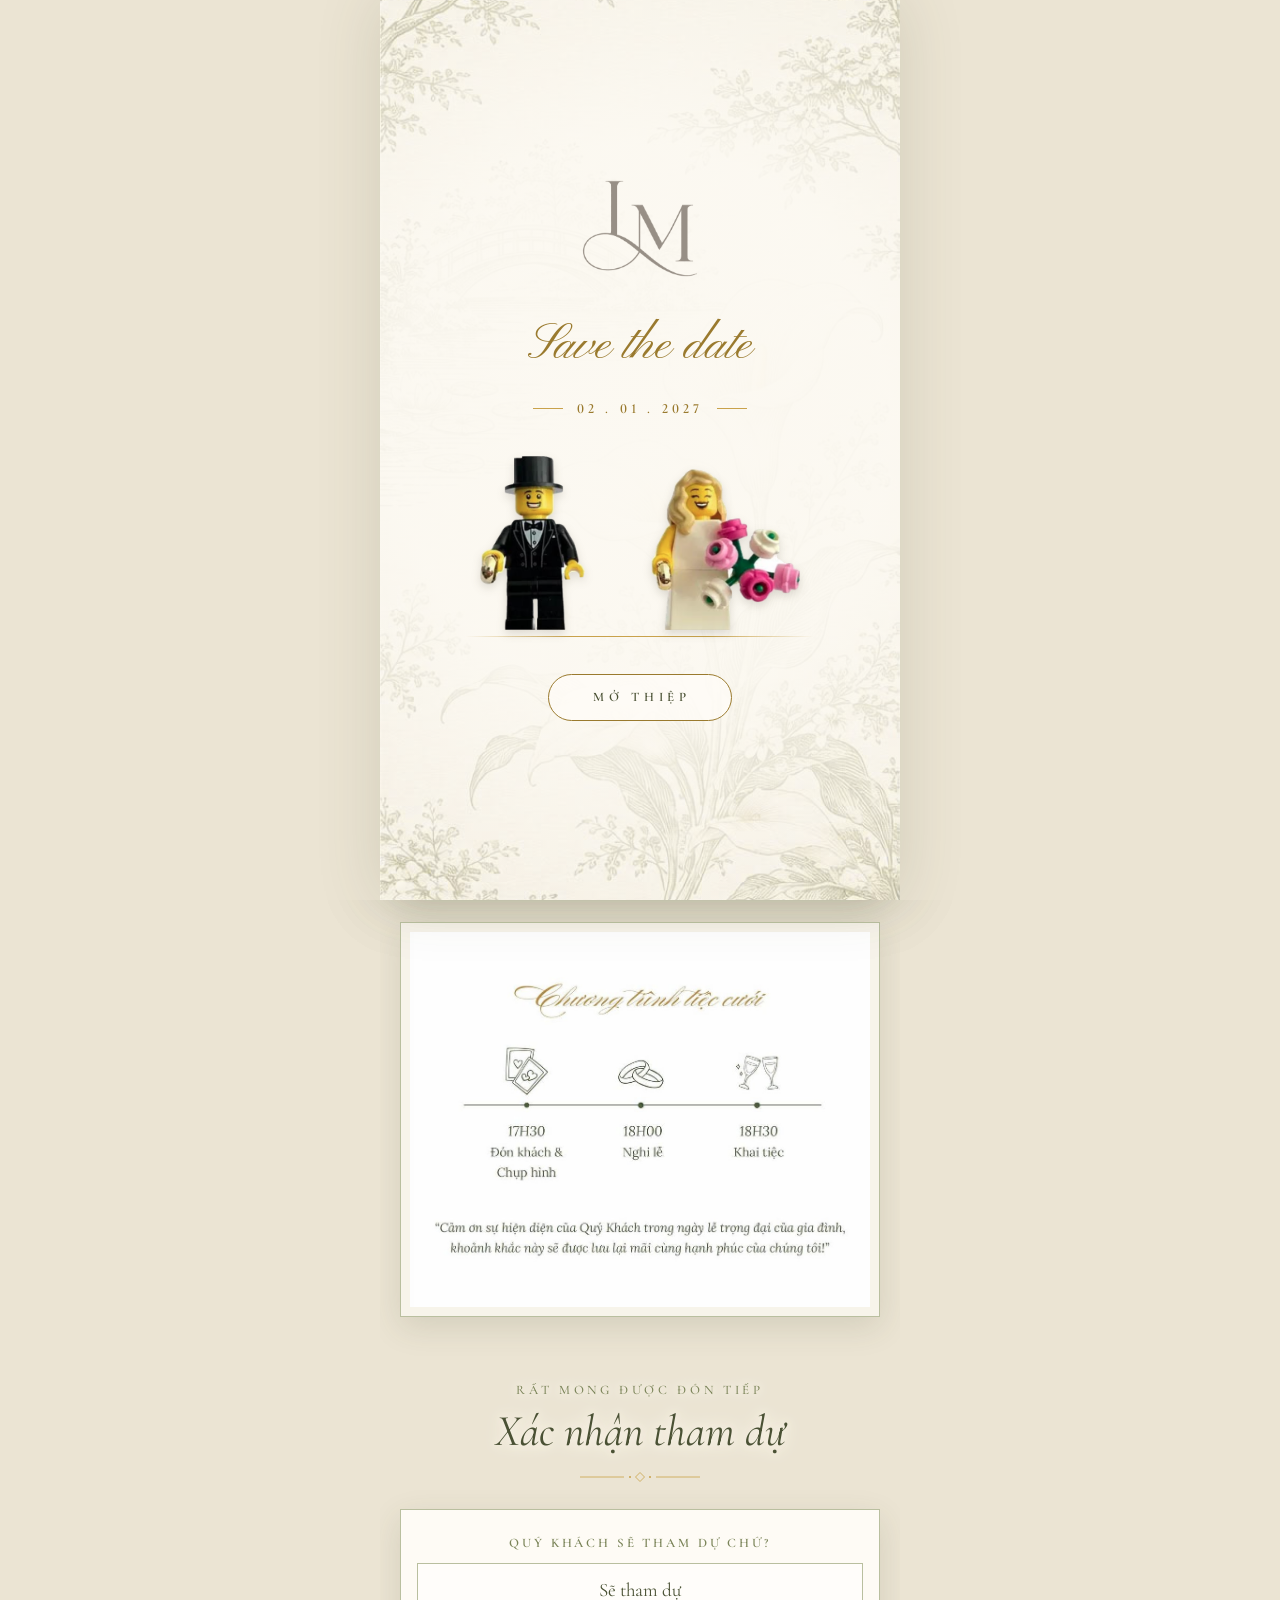
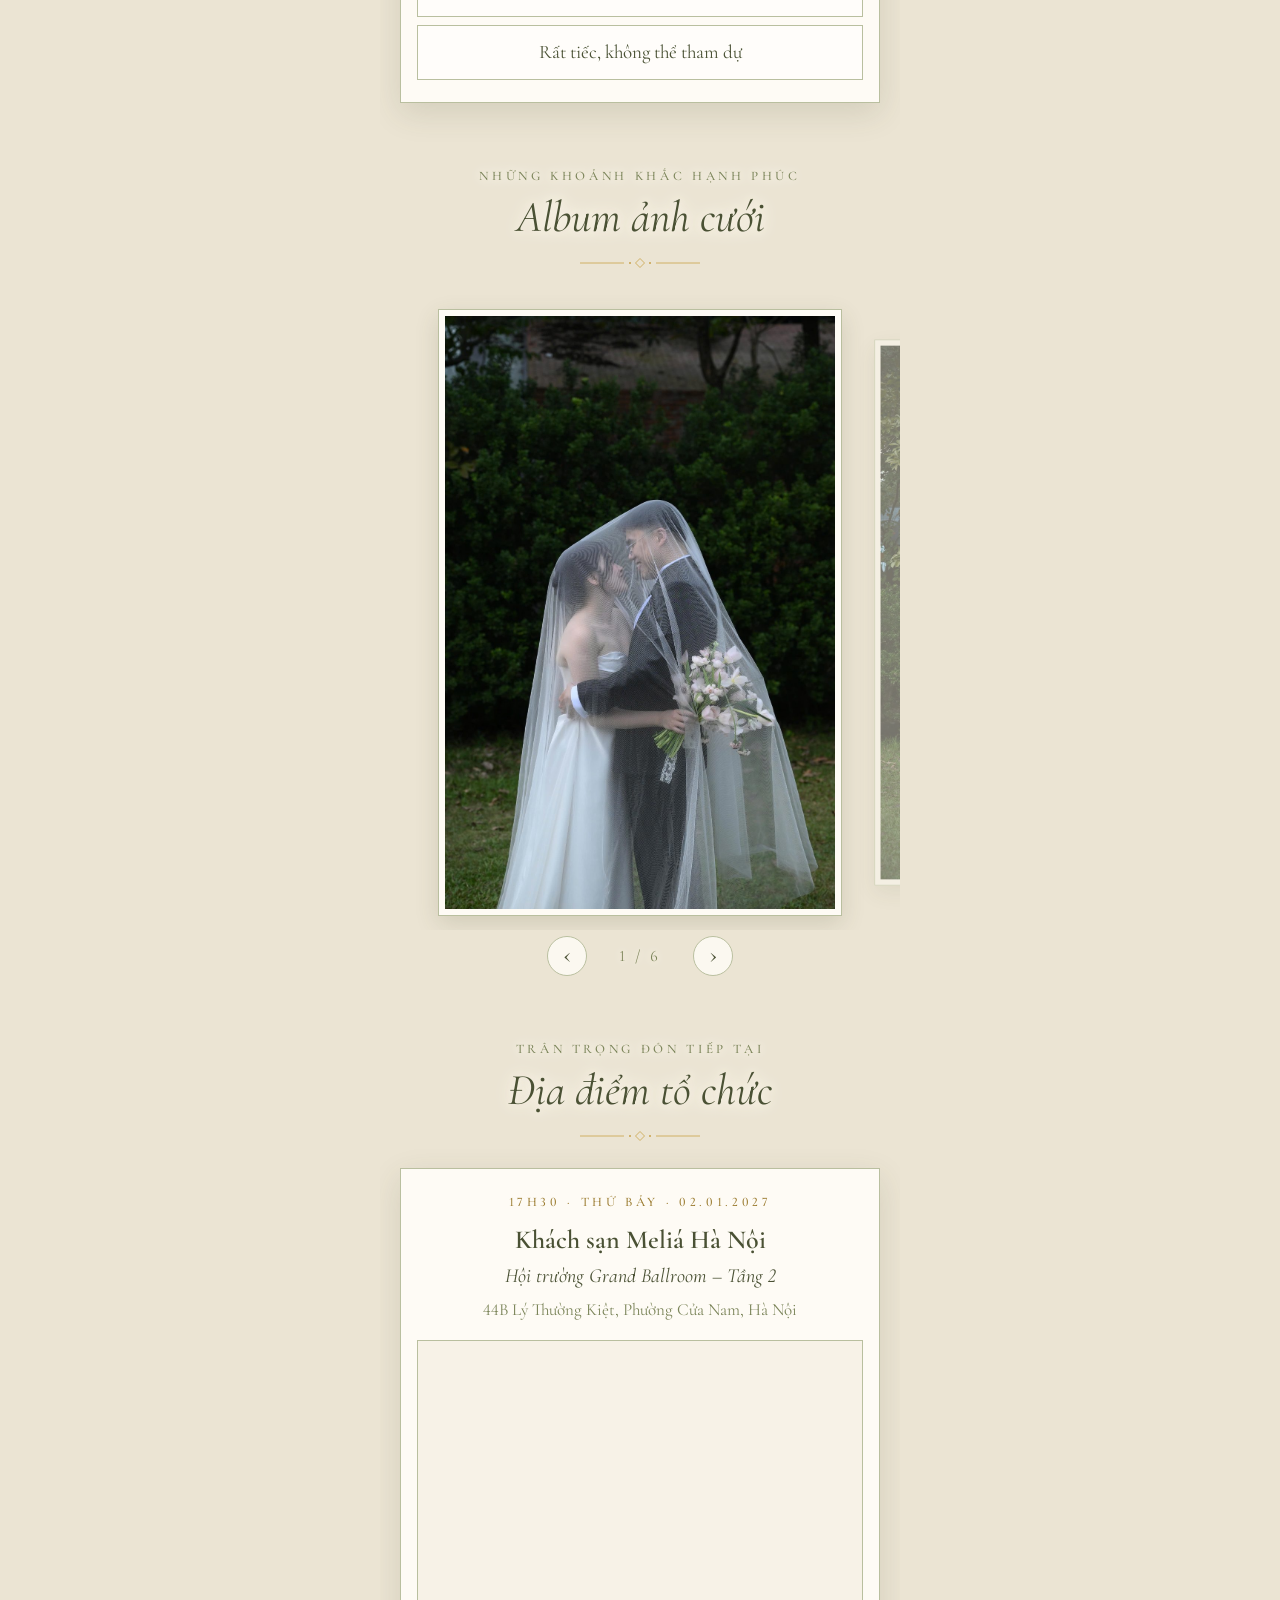
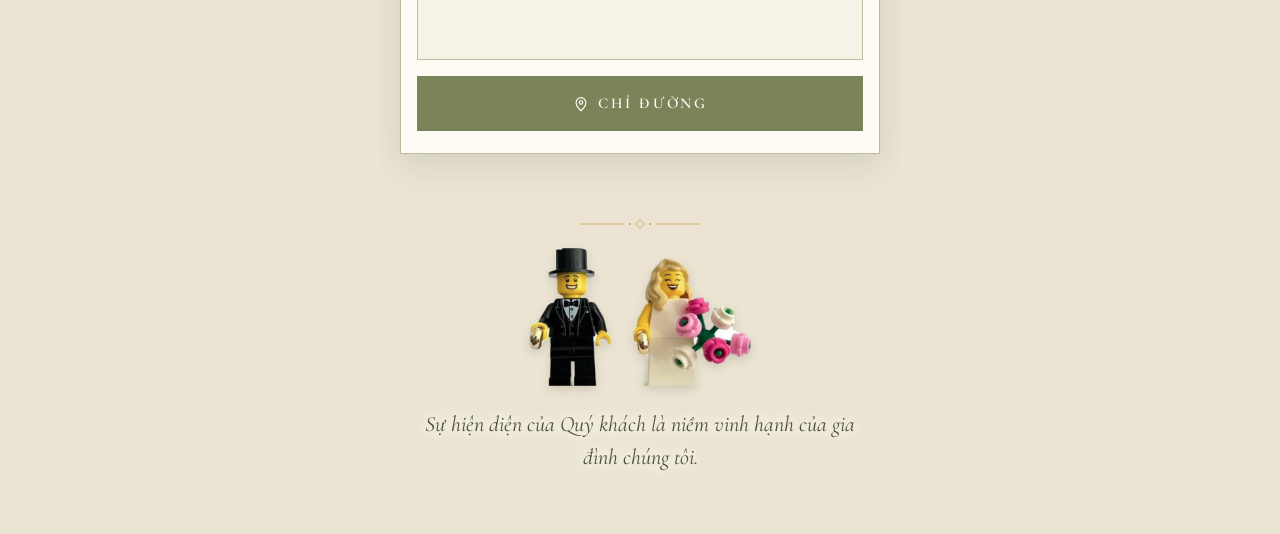
==== index.html @ 150c7535 "Gộp làm một mục xác nhận tham dự, đặt trước album Co-Authored-By: Claude Opus 5.5 <noreply@anthropic" ====
<!doctype html>
<html lang="vi">
<head>
  <meta charset="utf-8">
  <meta name="viewport" content="width=device-width, initial-scale=1, viewport-fit=cover">
  <title>L&amp;M Wedding Ceremony Invitation</title>
  <meta name="description" content="Trân trọng kính mời Quý khách đến dự tiệc cưới của Tuấn Minh &amp; Tú Linh.">
  <meta name="robots" content="noindex">
  <meta name="theme-color" content="#f6f1e6">
  <meta property="og:type" content="website">
  <meta property="og:title" content="L&amp;M Wedding Ceremony Invitation">
  <meta property="og:description" content="Trân trọng kính mời Quý khách đến dự tiệc cưới của Tuấn Minh &amp; Tú Linh.">
  <meta property="og:url" content="https://minhnguyen1604.github.io/lm-wedding/">
  <meta property="og:image" content="https://minhnguyen1604.github.io/lm-wedding/images/thiep/1.jpg">

  <link rel="preconnect" href="https://fonts.googleapis.com">
  <link rel="preconnect" href="https://fonts.gstatic.com" crossorigin>
  <link href="https://fonts.googleapis.com/css2?family=Cormorant+Garamond:ital,wght@0,300;0,400;0,500;0,600;1,400;1,500&family=Pinyon+Script&display=swap" rel="stylesheet">
  <link rel="stylesheet" href="style.css">
</head>
<body>
  <!-- Nền hoa mờ, đứng yên phía sau khi cuộn -->
  <div class="nen" aria-hidden="true"></div>

  <!-- Màn mở thiệp (chỉ hiện khi bật moThiep trong config.js) -->
  <div class="bia" id="bia" hidden>
    <div class="nen bia-nen" aria-hidden="true"></div>
    <canvas class="bia-phao" id="bia-phao" aria-hidden="true"></canvas>
    <div class="bia-trong">
      <div class="bia-vom">
        <img class="bia-logo" id="bia-logo" alt="L &amp; M" width="688" height="580">
        <h1 class="bia-ten" id="bia-ten"></h1>
        <p class="bia-ngay" id="bia-ngay"></p>
        <div class="bia-san">
          <div class="doi bia-doi" id="bia-doi" aria-hidden="true"></div>
        </div>
        <button class="bia-nut" id="bia-nut" type="button">Mở thiệp</button>
      </div>
    </div>
  </div>

  <main class="trang">

    <header class="mo-dau">
      <img class="logo" id="logo" alt="L &amp; M" width="688" height="580" hidden>
      <svg class="hoa-van" viewBox="0 0 120 12" aria-hidden="true">
        <path d="M0 6h44M76 6h44" stroke="currentColor" stroke-width=".8"/>
        <path d="M60 1.5 64.5 6 60 10.5 55.5 6z" fill="none" stroke="currentColor" stroke-width=".8"/>
        <circle cx="50" cy="6" r="1" fill="currentColor"/>
        <circle cx="70" cy="6" r="1" fill="currentColor"/>
      </svg>
    </header>

    <!-- 1. Các khung thiệp -->
    <section class="phan" id="thiep" aria-label="Thông tin đám cưới">
      <div class="ds-khung" id="ds-khung"></div>
    </section>

    <!-- 2. Xác nhận tham dự (chỉ hiện khi đã khai báo Google Form trong config.js) -->
    <section class="phan" id="xac-nhan" hidden>
      <div class="tieu-de cuon">
        <p class="chu-nho">Rất mong được đón tiếp</p>
        <h2>Xác nhận tham dự</h2>
        <svg class="hoa-van" viewBox="0 0 120 12" aria-hidden="true">
          <path d="M0 6h44M76 6h44" stroke="currentColor" stroke-width=".8"/>
          <path d="M60 1.5 64.5 6 60 10.5 55.5 6z" fill="none" stroke="currentColor" stroke-width=".8"/>
          <circle cx="50" cy="6" r="1" fill="currentColor"/>
          <circle cx="70" cy="6" r="1" fill="currentColor"/>
        </svg>
      </div>

      <div class="the cuon">
        <form id="xn-form" novalidate>
          <p class="xn-han" id="xn-han"></p>

          <!-- Bước 1: chọn có / không -->
          <fieldset class="xn-nhom xn-buoc-1">
            <legend class="xn-nhan">Quý khách sẽ tham dự chứ?</legend>
            <div class="xn-chon">
              <label><input type="radio" name="thamDu" value="Sẽ tham dự"><span>Sẽ tham dự</span></label>
              <label><input type="radio" name="thamDu" value="Không thể tham dự"><span>Rất tiếc, không thể tham dự</span></label>
            </div>
          </fieldset>

          <!-- Bước 2: chỉ hiện sau khi đã chọn -->
          <div class="xn-buoc-2" id="xn-buoc-2" hidden>
            <label class="xn-nhan" for="xn-ten">Họ và tên</label>
            <input class="xn-o" id="xn-ten" name="ten" type="text" autocomplete="name" maxlength="80">

            <div class="xn-chi-khi-co" id="xn-chi-khi-co">
              <fieldset class="xn-nhom">
                <legend class="xn-nhan">Số người tham dự</legend>
                <div class="xn-dem">
                  <button type="button" id="xn-tru" aria-label="Bớt một người">&minus;</button>
                  <output id="xn-so" aria-live="polite">1</output>
                  <button type="button" id="xn-cong" aria-label="Thêm một người">+</button>
                </div>
              </fieldset>

              <fieldset class="xn-nhom">
                <legend class="xn-nhan">Khách mời của</legend>
                <div class="xn-chon hai-cot">
                  <label><input type="radio" name="khachCua" value="Nhà trai"><span>Nhà trai</span></label>
                  <label><input type="radio" name="khachCua" value="Nhà gái"><span>Nhà gái</span></label>
                </div>
              </fieldset>

              <label class="xn-nhan" for="xn-loi-chuc">Lời chúc <i>(không bắt buộc)</i></label>
              <textarea class="xn-o" id="xn-loi-chuc" name="loiChuc" rows="3" maxlength="500"></textarea>
            </div>

            <!-- Ô bẫy cho máy gửi tự động; người thật không thấy ô này -->
            <input class="xn-bay" type="text" name="website" tabindex="-1" autocomplete="off" aria-hidden="true">

            <p class="xn-loi" id="xn-loi" role="alert" hidden></p>
            <button class="nut" type="submit" id="xn-gui">Gửi xác nhận</button>
          </div>
        </form>

        <div id="xn-xong" hidden>
          <p class="xn-cam-on" id="xn-cam-on" tabindex="-1"></p>
          <button type="button" class="xn-sua" id="xn-sua">Gửi lại xác nhận khác</button>
        </div>
      </div>
    </section>

    <!-- 3. Album ảnh cưới (cuộn ngang) -->
    <section class="phan" id="album">
      <div class="tieu-de cuon">
        <p class="chu-nho">Những khoảnh khắc hạnh phúc</p>
        <h2>Album ảnh cưới</h2>
        <svg class="hoa-van" viewBox="0 0 120 12" aria-hidden="true">
          <path d="M0 6h44M76 6h44" stroke="currentColor" stroke-width=".8"/>
          <path d="M60 1.5 64.5 6 60 10.5 55.5 6z" fill="none" stroke="currentColor" stroke-width=".8"/>
          <circle cx="50" cy="6" r="1" fill="currentColor"/>
          <circle cx="70" cy="6" r="1" fill="currentColor"/>
        </svg>
      </div>
      <div class="dai-anh" id="dai-anh" tabindex="0" role="group" aria-label="Album ảnh cưới, vuốt ngang để xem"></div>
      <div class="dai-dk" id="dai-dk">
        <button type="button" id="da-truoc" aria-label="Ảnh trước">&lsaquo;</button>
        <span id="da-dem" aria-live="off"></span>
        <button type="button" id="da-sau" aria-label="Ảnh sau">&rsaquo;</button>
      </div>
    </section>

    <!-- 4. Địa điểm -->
    <section class="phan" id="dia-diem">
      <div class="tieu-de cuon">
        <p class="chu-nho">Trân trọng đón tiếp tại</p>
        <h2>Địa điểm tổ chức</h2>
        <svg class="hoa-van" viewBox="0 0 120 12" aria-hidden="true">
          <path d="M0 6h44M76 6h44" stroke="currentColor" stroke-width=".8"/>
          <path d="M60 1.5 64.5 6 60 10.5 55.5 6z" fill="none" stroke="currentColor" stroke-width=".8"/>
          <circle cx="50" cy="6" r="1" fill="currentColor"/>
          <circle cx="70" cy="6" r="1" fill="currentColor"/>
        </svg>
      </div>

      <div class="the cuon">
        <p class="chu-nho dd-thoi-gian" id="dd-thoi-gian"></p>
        <p class="dd-ten" id="dd-ten"></p>
        <p class="dd-sanh" id="dd-sanh"></p>
        <p class="dd-dia-chi" id="dd-dia-chi"></p>
        <div class="ban-do">
          <iframe id="dd-map" title="Bản đồ nơi tổ chức" loading="lazy"
                  referrerpolicy="no-referrer-when-downgrade" allowfullscreen></iframe>
        </div>
        <a class="nut" id="dd-chi-duong" target="_blank" rel="noopener">
          <svg viewBox="0 0 24 24" width="18" height="18" aria-hidden="true">
            <path d="M12 21s-6.5-5.6-6.5-11A6.5 6.5 0 0 1 12 3.5 6.5 6.5 0 0 1 18.5 10c0 5.4-6.5 11-6.5 11z" fill="none" stroke="currentColor" stroke-width="1.5"/>
            <circle cx="12" cy="10" r="2.3" fill="none" stroke="currentColor" stroke-width="1.5"/>
          </svg>
          Chỉ đường
        </a>
      </div>
    </section>

    <footer class="ket cuon">
      <svg class="hoa-van" viewBox="0 0 120 12" aria-hidden="true">
        <path d="M0 6h44M76 6h44" stroke="currentColor" stroke-width=".8"/>
        <path d="M60 1.5 64.5 6 60 10.5 55.5 6z" fill="none" stroke="currentColor" stroke-width=".8"/>
        <circle cx="50" cy="6" r="1" fill="currentColor"/>
        <circle cx="70" cy="6" r="1" fill="currentColor"/>
      </svg>
      <div class="doi doi-nhay" id="doi-cuoi" aria-hidden="true" hidden></div>
      <p id="loi-ket"></p>
    </footer>
  </main>

  <!-- Đĩa nhạc: chạm để tắt / bật nhạc -->
  <button class="dia" id="dia" type="button" aria-label="Bật nhạc" aria-pressed="false" hidden>
    <svg viewBox="0 0 60 60" aria-hidden="true">
      <g class="dia-quay">
        <circle cx="30" cy="30" r="29" fill="#2c2f24"/>
        <g fill="none" stroke="#fffdf8" stroke-opacity=".14" stroke-width=".7">
          <circle cx="30" cy="30" r="25"/><circle cx="30" cy="30" r="21.5"/><circle cx="30" cy="30" r="18"/><circle cx="30" cy="30" r="14.5"/>
        </g>
        <!-- vệt sáng để thấy rõ đĩa đang quay -->
        <path d="M30 3a27 27 0 0 1 19 8" fill="none" stroke="#fffdf8" stroke-opacity=".35" stroke-width="2.4" stroke-linecap="round"/>
        <path d="M30 57a27 27 0 0 1-19-8" fill="none" stroke="#fffdf8" stroke-opacity=".22" stroke-width="2.4" stroke-linecap="round"/>
        <circle cx="30" cy="30" r="10.5" fill="#c9a24b"/>
        <text x="30" y="27.4" text-anchor="middle" font-size="5.4" font-weight="600" fill="#2c2f24" letter-spacing=".3">L&amp;M</text>
        <circle cx="30" cy="30" r="1.7" fill="#f7f2e7"/>
      </g>
      <path class="dia-gach" d="M9 51 51 9" stroke="#f7f2e7" stroke-width="3.2" stroke-linecap="round"/>
    </svg>
  </button>

  <!-- Khung xem ảnh phóng to -->
  <div class="xem-anh" id="xem-anh" role="dialog" aria-modal="true" aria-label="Xem ảnh" hidden>
    <button class="xa-nut xa-dong" id="xa-dong" aria-label="Đóng">&times;</button>
    <button class="xa-nut xa-truoc" id="xa-truoc" aria-label="Ảnh trước">&lsaquo;</button>
    <img id="xa-img" alt="">
    <button class="xa-nut xa-sau" id="xa-sau" aria-label="Ảnh sau">&rsaquo;</button>
    <p class="xa-dem" id="xa-dem"></p>
  </div>

  <script src="config.js"></script>
  <script src="script.js"></script>
</body>
</html>
---- style.css ----
:root {
  --kem: #f7f2e7;        /* nền kem */
  --kem-ngoai: #ebe4d3;  /* phần ngoài cột thiệp khi xem trên máy tính */
  --reu: #7b8459;        /* xanh rêu của nét vẽ */
  --reu-dam: #4a5134;    /* chữ */
  --reu-nhat: #b9bf9f;   /* viền */
  --vang: #c9a24b;       /* nhuỵ hoa */
  --vang-dam: #9a7a2e;   /* vàng đậm cho chữ nhỏ */
  --do-mo-nen: .5;       /* độ rõ của nền hoa: 0 = mất hẳn, 1 = rõ nguyên bản */
  --rong: 520px;
  --le: 20px;            /* lề trái/phải của trang */
}

* { box-sizing: border-box; }

html {
  background: var(--kem-ngoai);
  -webkit-text-size-adjust: 100%;
  scroll-behavior: smooth;
}

body {
  margin: 0;
  font-family: "Cormorant Garamond", "Times New Roman", serif;
  font-size: 19px;
  line-height: 1.5;
  color: var(--reu-dam);
  -webkit-font-smoothing: antialiased;
  /* Font này mặc định dùng chữ số kiểu cổ (số 3, 7, 9 thò xuống dưới dòng);
     ép về chữ số cao đều để ngày giờ, số nhà thẳng hàng */
  font-variant-numeric: lining-nums;
}

/* ---------- Nền hoa mờ ---------- */
.nen {
  position: fixed;
  top: 0;
  left: 50%;
  transform: translateX(-50%);
  width: min(100%, var(--rong));
  height: 100vh;
  height: 100lvh;
  background: var(--kem);
  box-shadow: 0 0 60px rgba(74, 81, 52, .16);
  z-index: -1;
}
.nen::after {
  content: "";
  position: absolute;
  inset: 0;
  background: url("images/nen.jpg") center / cover no-repeat;
  opacity: var(--do-mo-nen);
}

/* ---------- Khung trang ---------- */
.trang {
  width: min(100%, var(--rong));
  margin: 0 auto;
  padding: 0 var(--le) calc(40px + env(safe-area-inset-bottom));
  overflow: hidden;
}

.chu-nho {
  margin: 0;
  font-size: 13px;
  font-weight: 500;
  letter-spacing: .28em;
  text-transform: uppercase;
  color: var(--reu);
}

.hoa-van {
  display: block;
  width: 120px;
  height: 12px;
  margin: 14px auto 0;
  color: var(--vang);
}

.mo-dau {
  padding: 40px 0 28px;
  text-align: center;
}
.logo {
  display: block;
  width: 150px;
  height: auto;
  margin: 0 auto 4px;
  /* quầng sáng kem để logo nổi trên nền hoa */
  filter: drop-shadow(0 0 10px var(--kem)) drop-shadow(0 0 4px var(--kem));
}
.logo[hidden] { display: none; }

/* Quầng sáng kem quanh chữ nằm trực tiếp trên nền hoa, cho dễ đọc */
.mo-dau, .tieu-de, .ket {
  text-shadow: 0 0 6px var(--kem), 0 0 14px var(--kem), 0 0 22px var(--kem);
}

.phan { padding-bottom: 64px; }

.tieu-de {
  text-align: center;
  margin-bottom: 26px;
}
.tieu-de h2 {
  margin: 6px 0 0;
  font-size: 44px;
  font-weight: 400;
  font-style: italic;
  line-height: 1.15;
  color: var(--reu-dam);
}

/* ---------- 1. Khung thiệp ---------- */
.ds-khung {
  display: grid;
  gap: 28px;
}

.khung {
  margin: 0;
  padding: 9px;
  background: rgba(255, 253, 248, .62);
  border: 1px solid var(--reu-nhat);
  box-shadow: 0 10px 30px rgba(74, 81, 52, .14);
}
.khung img {
  display: block;
  width: 100%;
  height: auto;
  cursor: zoom-in;
}

.cho-trong {
  display: grid;
  place-content: center;
  gap: 6px;
  text-align: center;
  border: 1px dashed var(--reu-nhat);
  color: var(--reu);
}
.khung .cho-trong { aspect-ratio: 2 / 3; }
.cho-trong b {
  font-size: 30px;
  font-weight: 400;
  font-style: italic;
  color: var(--reu-dam);
}
.cho-trong span {
  font-size: 15px;
  padding: 0 24px;
}

/* ---------- 2. Địa điểm ---------- */
.the {
  padding: 24px 16px 22px;
  text-align: center;
  background: rgba(255, 253, 248, .92);
  border: 1px solid var(--reu-nhat);
  box-shadow: 0 10px 30px rgba(74, 81, 52, .14);
}
.dd-thoi-gian {
  margin-bottom: 12px;
  color: var(--vang-dam);
}
.dd-ten {
  margin: 0;
  font-size: 26px;
  font-weight: 600;
  line-height: 1.25;
}
.dd-sanh {
  margin: 4px 0 0;
  font-size: 20px;
  font-style: italic;
}
.dd-dia-chi {
  margin: 6px 0 18px;
  font-size: 17px;
  color: var(--reu);
  text-wrap: balance;   /* không để rớt một chữ lẻ xuống dòng */
}
.the p:empty { display: none; }

.ban-do {
  height: 320px;
  border: 1px solid var(--reu-nhat);
  background: var(--kem);
}
.ban-do iframe {
  display: block;
  width: 100%;
  height: 100%;
  border: 0;
}

.nut {
  display: flex;
  align-items: center;
  justify-content: center;
  gap: 8px;
  width: 100%;
  margin-top: 16px;
  padding: 15px 30px;
  font: inherit;
  font-size: 15px;
  font-weight: 600;
  letter-spacing: .18em;
  text-transform: uppercase;
  text-decoration: none;
  color: #fffdf8;
  background: var(--reu);
  border: 1px solid var(--reu);
  transition: background .2s, color .2s;
}
.nut:hover,
.nut:focus-visible {
  background: var(--reu-dam);
  border-color: var(--reu-dam);
}

.nut[hidden] { display: none; }
button.nut { cursor: pointer; }
button.nut:disabled { opacity: .6; cursor: default; }

/* ---------- 2. Xác nhận tham dự ---------- */
.xn-han {
  margin: 0 0 4px;
  font-size: 17px;
  font-style: italic;
  color: var(--reu);
}
.xn-han:empty { display: none; }
.xn-nhom {
  min-width: 0;
  margin: 22px 0 0;
  padding: 0;
  border: 0;
}
.xn-nhom[hidden] { display: none; }
.xn-nhom > .xn-nhan { margin-top: 0; }   /* khoảng cách phía trên do .xn-nhom lo */
.xn-nhan {
  display: block;
  width: 100%;
  margin: 22px 0 9px;
  padding: 0;
  font-size: 13px;
  font-weight: 600;
  letter-spacing: .22em;
  text-transform: uppercase;
  color: var(--reu);
}
.xn-han + .xn-nhom { margin-top: 14px; }
.xn-han:empty + .xn-nhom { margin-top: 0; }
.xn-buoc-2[hidden],
.xn-chi-khi-co[hidden] { display: none; }
/* Phần điền hiện ra nhẹ nhàng sau khi chọn có / không */
.xn-buoc-2 { animation: hien-len .5s ease; }
.xn-nhan i {
  font-weight: 400;
  letter-spacing: .04em;
  text-transform: none;
}
.xn-o {
  display: block;
  width: 100%;
  padding: 12px 14px;
  font: inherit;
  font-size: 19px;          /* từ 16px trở lên để iPhone không tự phóng to khi gõ */
  text-align: center;
  color: var(--reu-dam);
  background: rgba(255, 255, 255, .75);
  border: 1px solid var(--reu-nhat);
  border-radius: 0;
  -webkit-appearance: none;
  appearance: none;
}
textarea.xn-o {
  resize: vertical;
  min-height: 92px;
  text-align: left;
}
.xn-o:focus-visible,
.xn-dem button:focus-visible,
.xn-chon input:focus-visible + span {
  outline: 2px solid var(--reu);
  outline-offset: 2px;
}

/* Lựa chọn dạng ô bấm */
.xn-chon {
  display: grid;
  gap: 8px;
}
.xn-chon.hai-cot { grid-template-columns: 1fr 1fr; }
.xn-chon label {
  position: relative;
  display: block;
}
.xn-chon input {
  position: absolute;
  inset: 0;
  width: 100%;
  height: 100%;
  margin: 0;
  opacity: 0;
  cursor: pointer;
}
.xn-chon span {
  display: block;
  padding: 12px 10px;
  font-size: 19px;
  border: 1px solid var(--reu-nhat);
  background: rgba(255, 255, 255, .55);
  transition: background .2s, color .2s, border-color .2s;
}
.xn-chon input:checked + span {
  color: #fffdf8;
  background: var(--reu);
  border-color: var(--reu);
}

/* Bộ đếm số người */
.xn-dem {
  display: flex;
  align-items: center;
  justify-content: center;
  gap: 24px;
}
.xn-dem button {
  width: 46px;
  height: 46px;
  padding: 0 0 3px;
  font: inherit;
  font-size: 26px;
  line-height: 1;
  color: var(--reu-dam);
  background: rgba(255, 255, 255, .55);
  border: 1px solid var(--reu-nhat);
  border-radius: 50%;
  cursor: pointer;
}
.xn-dem output {
  min-width: 36px;
  font-size: 30px;
  font-weight: 600;
}

.xn-bay {
  position: absolute;
  left: -9999px;
  width: 1px;
  height: 1px;
  opacity: 0;
}
.xn-loi {
  margin: 16px 0 0;
  font-size: 17px;
  color: #9b3d2e;
}
#xn-form .nut { margin-top: 22px; }
.xn-cam-on {
  margin: 6px 0 12px;
  font-size: 23px;
  font-style: italic;
  line-height: 1.4;
  text-wrap: balance;
  outline: none;
}
.xn-sua {
  padding: 6px 10px;
  font: inherit;
  font-size: 16px;
  color: var(--reu);
  text-decoration: underline;
  text-underline-offset: 3px;
  background: none;
  border: 0;
  cursor: pointer;
}

/* ---------- 4. Album cuộn ngang ---------- */
.dai-anh {
  position: relative;
  display: flex;
  gap: 12px;
  /* tràn ra sát hai mép trang; lề 12% để ảnh đầu và ảnh cuối cũng vào được giữa */
  margin: 0 calc(-1 * var(--le));
  padding: 14px 12%;
  overflow-x: auto;
  overscroll-behavior-x: contain;
  scroll-snap-type: x mandatory;
  -webkit-overflow-scrolling: touch;
  scrollbar-width: none;
}
.dai-anh::-webkit-scrollbar { display: none; }
.dai-anh:focus-visible {
  outline: 2px solid var(--reu);
  outline-offset: -2px;
}
.o-anh {
  flex: 0 0 100%;          /* 100% phần giữa hai lề 12% = 76% bề ngang trang */
  aspect-ratio: 2 / 3;     /* đúng tỉ lệ ảnh cưới (dọc 2:3) nên ảnh không bị cắt */
  margin: 0;
  padding: 6px;
  scroll-snap-align: center;
  background: rgba(255, 253, 248, .92);
  border: 1px solid var(--reu-nhat);
  box-shadow: 0 8px 22px rgba(74, 81, 52, .16);
  cursor: zoom-in;
  font: inherit;
  color: inherit;
  /* --co (cỡ) và --ro (độ rõ) do script đặt theo khoảng cách tới giữa màn hình */
  transform: scale(var(--co, 1));
  opacity: var(--ro, 1);
  transition: transform .18s ease-out, opacity .18s ease-out;
}
.o-anh img {
  display: block;
  width: 100%;
  height: 100%;
  object-fit: cover;
  background: var(--kem);
  user-select: none;
}

/* Nút lùi / tiến và số đếm dưới dải ảnh */
.dai-dk {
  display: flex;
  align-items: center;
  justify-content: center;
  gap: 18px;
  margin-top: 6px;
  font-size: 16px;
  letter-spacing: .2em;
  color: var(--reu);
  text-shadow: 0 0 6px var(--kem), 0 0 14px var(--kem);
}
.dai-dk span {
  min-width: 70px;
  text-align: center;
}
.dai-dk button {
  width: 40px;
  height: 40px;
  padding: 0 0 4px;
  font: inherit;
  font-size: 28px;
  line-height: 1;
  color: var(--reu-dam);
  background: rgba(255, 253, 248, .8);
  border: 1px solid var(--reu-nhat);
  border-radius: 50%;
  cursor: pointer;
}
.dai-dk button:focus-visible {
  outline: 2px solid var(--reu);
  outline-offset: 2px;
}

/* ---------- Cuối trang ---------- */
.ket {
  padding: 0 16px 20px;
  text-align: center;
  font-size: 22px;
  font-style: italic;
}
.ket .hoa-van { margin: 0 auto 18px; }
.ket p { margin: 0; }
.ket p:empty { display: none; }

/* ---------- Cô dâu chú rể kiểu lego ---------- */
.doi {
  --bb-rong: 92px;
  --bb-da: #f6cb2e;        /* vàng tươi của đồ chơi */
  --bb-da-dam: #dcae17;
  --bb-vest: #1e1e1e;
  --bb-giay: #0d0d0d;
  --bb-trang: #ffffff;
  --bb-de: #ecebe4;
  --bb-toc: #2a201a;
  --bb-toc-nu: #3a281d;
  --bb-hong: #f29bb5;
  --bb-hong-dam: #e2578f;
  --bb-la: #5a9a55;
  --bb-vang: #d9b25a;
  --bb-voan: rgba(255, 255, 255, .72);
  --bb-vien: rgba(60, 50, 30, .3);
  display: flex;
  justify-content: center;
  align-items: flex-end;
}
.doi[hidden] { display: none; }
.bup-be {
  display: block;
  flex: none;
  width: var(--bb-rong);
  height: auto;
  overflow: visible;
  filter: drop-shadow(0 5px 6px rgba(60, 55, 35, .22));
}
/* Cô dâu đứng sát chú rể vừa đủ để hai bàn tay chạm nhau khi nắm tay */
.co-dau { margin-left: calc(var(--bb-rong) * -0.15); }

.bup-be .tay,
.bup-be .chan,
.bup-be .mat {
  transform-box: fill-box;
}
/* Tay xoay quanh vai, chân xoay quanh hông như đồ chơi thật */
.bup-be .tay { transform-origin: 50% 5px; transition: transform .45s ease; }
.bup-be .tay-t { transform: rotate(12deg); }
.bup-be .tay-p { transform: rotate(-12deg); }
.bup-be .chan { transform-origin: 50% 0; }
.bup-be .mat { transform-origin: 50% 50%; animation: chop-mat 4.6s infinite; }
.co-dau .mat { animation-delay: 1.3s; }

/* Nắm tay: tay phía trong của hai người đưa về phía nhau */
.doi.nam-tay .chu-re .tay-p { transform: rotate(-38deg); }
.doi.nam-tay .co-dau .tay-t { transform: rotate(38deg); }

/* Bước đi */
.doi.dang-di .than { animation: nhun 0.36s ease-in-out infinite alternate; }
.doi.dang-di .chan-t { animation: buoc 0.36s ease-in-out infinite alternate; }
.doi.dang-di .chan-p { animation: buoc 0.36s ease-in-out infinite alternate-reverse; }

/* Khi dùng ảnh lego thật thay cho hình vẽ: hai ảnh cắt từ một tấm, đứng sát là liền lại như ảnh gốc */
.doi-anh .bup-be {
  width: auto;
  height: calc(var(--bb-rong) * 1.5);
  filter: drop-shadow(0 4px 5px rgba(60, 55, 35, .16));
  transform-origin: 50% 100%;
}
.doi-anh .co-dau { margin-left: 0; }
/* Ảnh không co duỗi tay chân được nên bước đi bằng cách lắc lư nhè nhẹ */
.doi-anh.dang-di .chu-re { animation: lac-lu 0.34s ease-in-out infinite alternate; }
.doi-anh.dang-di .co-dau { animation: lac-lu 0.34s ease-in-out infinite alternate-reverse; }
@keyframes lac-lu {
  from { transform: rotate(-3.5deg) translateY(0); }
  50% { transform: rotate(0deg) translateY(-3px); }
  to { transform: rotate(3.5deg) translateY(0); }
}

/* Đung đưa theo nhạc ở cuối thiệp: nhạc tắt thì đứng yên */
.doi-nhay {
  margin: 0 0 22px;
  transform-origin: 50% 100%;
  animation: lac 2.8s ease-in-out infinite alternate;
  animation-play-state: paused;
}
.co-nhac .doi-nhay,
.khong-nhac .doi-nhay { animation-play-state: running; }

@keyframes chop-mat {
  0%, 94%, 100% { transform: scaleY(1); }
  96.5% { transform: scaleY(.12); }
}
@keyframes nhun {
  from { transform: translateY(0); }
  to { transform: translateY(-2.5px); }
}
@keyframes buoc {
  from { transform: rotate(-14deg); }
  to { transform: rotate(14deg); }
}
@keyframes lac {
  from { transform: rotate(-3.2deg) translateY(0); }
  50% { transform: rotate(0deg) translateY(-3px); }
  to { transform: rotate(3.2deg) translateY(0); }
}

/* ---------- Màn mở thiệp ---------- */
.bia {
  position: fixed;
  inset: 0;
  z-index: 20;
  display: grid;
  place-items: center;
  background: var(--kem-ngoai);
  transition: opacity .9s ease, visibility .9s;
}
.bia[hidden] { display: none; }
.bia.dang-dong {
  opacity: 0;
  visibility: hidden;
}
.bia-nen {
  position: absolute;
  z-index: 0;
  height: 100%;
}
.bia-phao {
  position: absolute;
  inset: 0;
  z-index: 2;
  width: 100%;
  height: 100%;
  pointer-events: none;
}
.bia-trong {
  position: relative;
  z-index: 1;
  display: flex;
  width: min(100%, var(--rong));
  height: 100%;
  padding: max(20px, env(safe-area-inset-top)) 20px max(20px, env(safe-area-inset-bottom));
}

/* Không dùng khung: một quầng kem mềm ở giữa cho chữ dễ đọc, nền hoa lộ dần ra bốn phía */
.bia-trong::before {
  content: "";
  position: absolute;
  inset: 0;
  background: radial-gradient(ellipse 92% 60% at 50% 47%,
    rgba(252, 249, 242, .97) 0%, rgba(252, 249, 242, .92) 52%, rgba(252, 249, 242, 0) 100%);
  pointer-events: none;
}
.bia-vom {
  position: relative;
  flex: 1;
  display: flex;
  flex-direction: column;
  align-items: center;
  justify-content: center;
  gap: clamp(6px, 1.5vh, 14px);
  padding: 12px 8px;
  text-align: center;
}
/* Các phần lần lượt hiện lên */
.bia-vom > * {
  opacity: 0;
  animation: hien-len 1s ease forwards;
}
.bia-vom > :nth-child(1) { animation-delay: .15s; }
.bia-vom > :nth-child(2) { animation-delay: .45s; }
.bia-vom > :nth-child(3) { animation-delay: .7s; }
.bia-vom > :nth-child(4) { animation-delay: 1s; }
.bia-vom > :nth-child(5) { animation-delay: 1.15s; }
.bia-vom > :nth-child(6) { animation-delay: 1.45s; }
.bia-vom > :nth-child(7) { animation-delay: 1.9s; }
@keyframes hien-len {
  from { opacity: 0; transform: translateY(12px); }
  to { opacity: 1; transform: none; }
}

.bia-logo {
  display: block;
  width: clamp(84px, 27vw, 118px);
  height: auto;
  margin-bottom: clamp(2px, 1vh, 10px);
}
.bia-logo[hidden] { display: none; }
/* Chữ trên màn mở thiệp chỉ còn hai dòng: tên và ngày */
/* "Save the date": chữ thư pháp, cùng kiểu với tiêu đề trên thiệp giấy */
.bia-ten {
  margin: clamp(6px, 1.6vh, 16px) 0 0;
  font-family: "Pinyon Script", "Cormorant Garamond", cursive;
  font-size: clamp(38px, 11.6vw, 50px);
  font-weight: 400;
  line-height: 1.25;
  color: var(--vang-dam);
  text-wrap: balance;
}
.bia-ngay {
  display: flex;
  align-items: center;
  gap: 14px;
  margin: clamp(2px, .8vh, 8px) 0 0;
  font-size: 14px;
  font-weight: 600;
  letter-spacing: .3em;
  color: var(--vang-dam);
}
/* hai vạch mảnh hai bên ngày */
.bia-ngay::before,
.bia-ngay::after {
  content: "";
  width: 30px;
  height: 1px;
  background: var(--vang);
}
.bia-ngay:empty { display: none; }

/* Hai nhân vật lego đứng trên một vạch nền mảnh */
.bia-san {
  margin-top: clamp(10px, 2.6vh, 28px);
  padding: 0 34px 7px;
  background: linear-gradient(90deg, transparent, var(--vang) 30%, var(--vang) 70%, transparent) bottom / 100% 1px no-repeat;
}
.bia-doi { --bb-rong: clamp(74px, 24vw, 98px); }
.bia-doi.doi-anh { --bb-rong: clamp(74px, min(29vw, 13.5vh), 116px); }
/* Lúc đầu hai nhân vật đứng cách nhau; chạm "Mở thiệp" thì bước lại gần */
.bia-doi .bup-be { transition: translate 1.3s ease-in-out; }
.bia-doi .chu-re { translate: -20px 0; }
.bia-doi .co-dau { translate: 20px 0; }
.bia-doi.gan .bup-be { translate: 0 0; }

/* Nút mở thiệp: viền mảnh, có quầng sáng nhè nhẹ mời chạm */
.bia-nut {
  margin-top: clamp(12px, 2.6vh, 26px);
  padding: 13px 40px 13px 44px;
  font: inherit;
  font-size: 13px;
  font-weight: 600;
  letter-spacing: .36em;
  text-transform: uppercase;
  color: var(--reu-dam);
  background: rgba(255, 253, 248, .7);
  border: 1px solid var(--vang-dam);
  border-radius: 999px;
  cursor: pointer;
  transition: background .25s, color .25s;
}
.bia-nut:hover,
.bia-nut:focus-visible {
  color: #fffdf8;
  background: var(--vang-dam);
  outline: none;
}
.bia-vom > .bia-nut {
  animation: hien-len 1s ease 1.9s forwards, moi-cham 2.6s ease-in-out 3s infinite;
}
.bia-vom > .bia-nut.an {
  animation: none;
  opacity: 0;
  pointer-events: none;
  transition: opacity .4s;
}
@keyframes moi-cham {
  0%, 100% { box-shadow: 0 0 0 0 rgba(201, 162, 75, .5); }
  60% { box-shadow: 0 0 0 11px rgba(201, 162, 75, 0); }
}

/* ---------- Đĩa nhạc ---------- */
.dia {
  position: fixed;
  z-index: 5;
  right: max(14px, calc(50% - var(--rong) / 2 + 14px));
  bottom: calc(16px + env(safe-area-inset-bottom));
  width: 54px;
  height: 54px;
  padding: 0;
  background: none;
  border: 0;
  border-radius: 50%;
  box-shadow: 0 4px 14px rgba(44, 47, 36, .35);
  cursor: pointer;
}
.dia[hidden] { display: none; }
.dia svg {
  display: block;
  width: 100%;
  height: 100%;
}
.dia:focus-visible {
  outline: 2px solid var(--reu);
  outline-offset: 3px;
}
.dia-quay {
  transform-box: fill-box;
  transform-origin: 50% 50%;
  animation: quay 5s linear infinite;
  animation-play-state: paused;
}
.co-nhac .dia-quay { animation-play-state: running; }
/* Gạch chéo báo nhạc đang tắt */
.dia-gach { transition: opacity .25s; }
.co-nhac .dia-gach { opacity: 0; }
@keyframes quay { to { transform: rotate(360deg); } }

/* ---------- Xem ảnh phóng to ---------- */
.xem-anh {
  position: fixed;
  inset: 0;
  z-index: 10;
  display: grid;
  place-items: center;
  background: rgba(38, 42, 26, .94);
  touch-action: pan-y pinch-zoom;
}
.xem-anh[hidden] { display: none; }
.xem-anh img {
  max-width: 100vw;
  max-height: 100vh;
  max-height: 100dvh;
  object-fit: contain;
  user-select: none;
  -webkit-user-drag: none;
}
.xa-nut {
  position: absolute;
  z-index: 1;
  width: 46px;
  height: 46px;
  display: grid;
  place-items: center;
  padding: 0 0 4px;
  font: 400 34px/1 "Cormorant Garamond", serif;
  color: #fffdf8;
  background: rgba(38, 42, 26, .5);
  border: 1px solid rgba(255, 253, 248, .35);
  border-radius: 50%;
  cursor: pointer;
}
.xa-dong { top: calc(14px + env(safe-area-inset-top)); right: 14px; }
.xa-truoc { left: 10px; top: 50%; transform: translateY(-50%); }
.xa-sau { right: 10px; top: 50%; transform: translateY(-50%); }
.xa-dem {
  position: absolute;
  bottom: calc(14px + env(safe-area-inset-bottom));
  left: 0;
  right: 0;
  margin: 0;
  text-align: center;
  font-size: 15px;
  letter-spacing: .2em;
  color: rgba(255, 253, 248, .8);
}
.mot-anh .xa-truoc,
.mot-anh .xa-sau,
.mot-anh .xa-dem { display: none; }

body.khoa-cuon { overflow: hidden; }

/* ---------- Hiệu ứng hiện dần khi cuộn ---------- */
.js .cuon {
  opacity: 0;
  transform: translateY(22px);
  transition: opacity .9s ease, transform .9s ease;
}
.js .cuon.hien {
  opacity: 1;
  transform: none;
}

@media (prefers-reduced-motion: reduce) {
  html { scroll-behavior: auto; }
  .doi-nhay, .bup-be .mat, .dia-quay { animation: none; }
  .bia-doi .bup-be { transition: none; }
  .bia-vom > *, .bia-vom > .bia-nut { animation: none; opacity: 1; }
  .js .cuon { opacity: 1; transform: none; transition: none; }
}

@media (max-width: 380px) {
  :root { --le: 14px; }
  .tieu-de h2 { font-size: 38px; }
  .ban-do { height: 280px; }
}
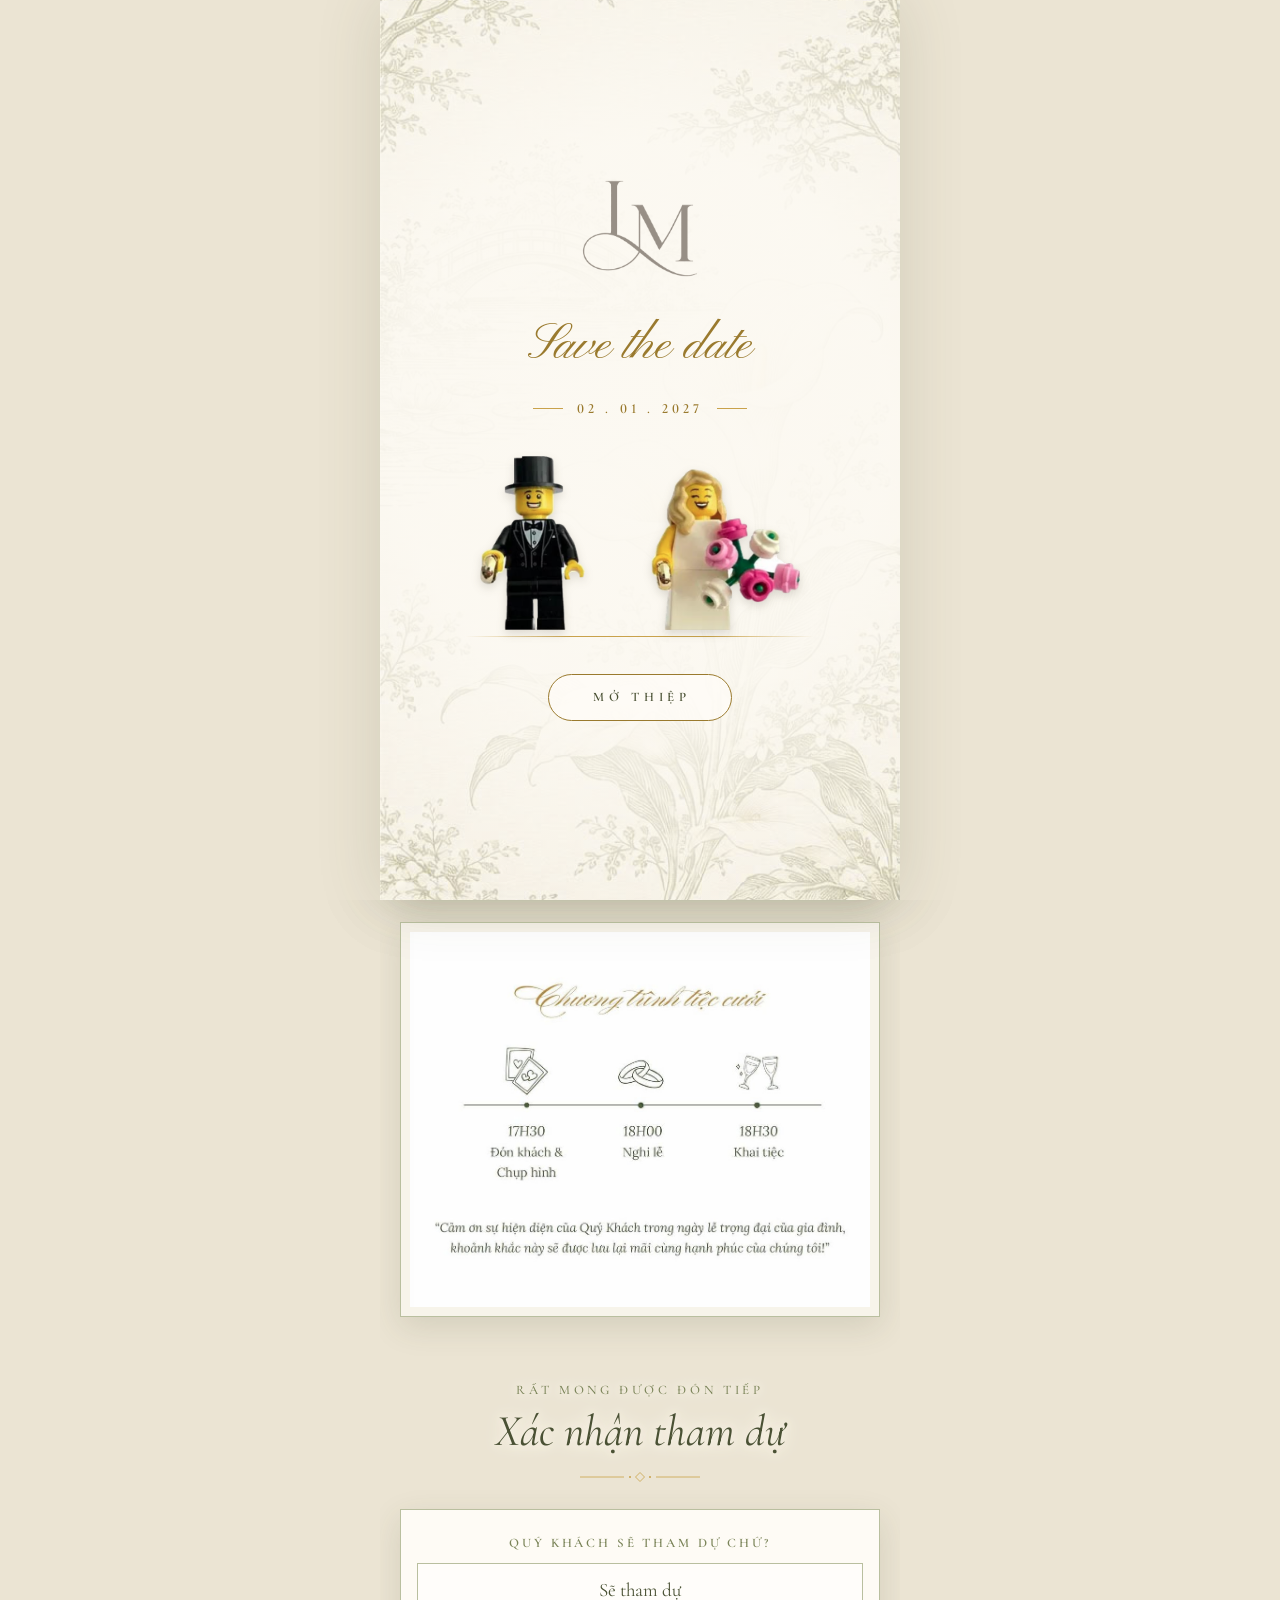
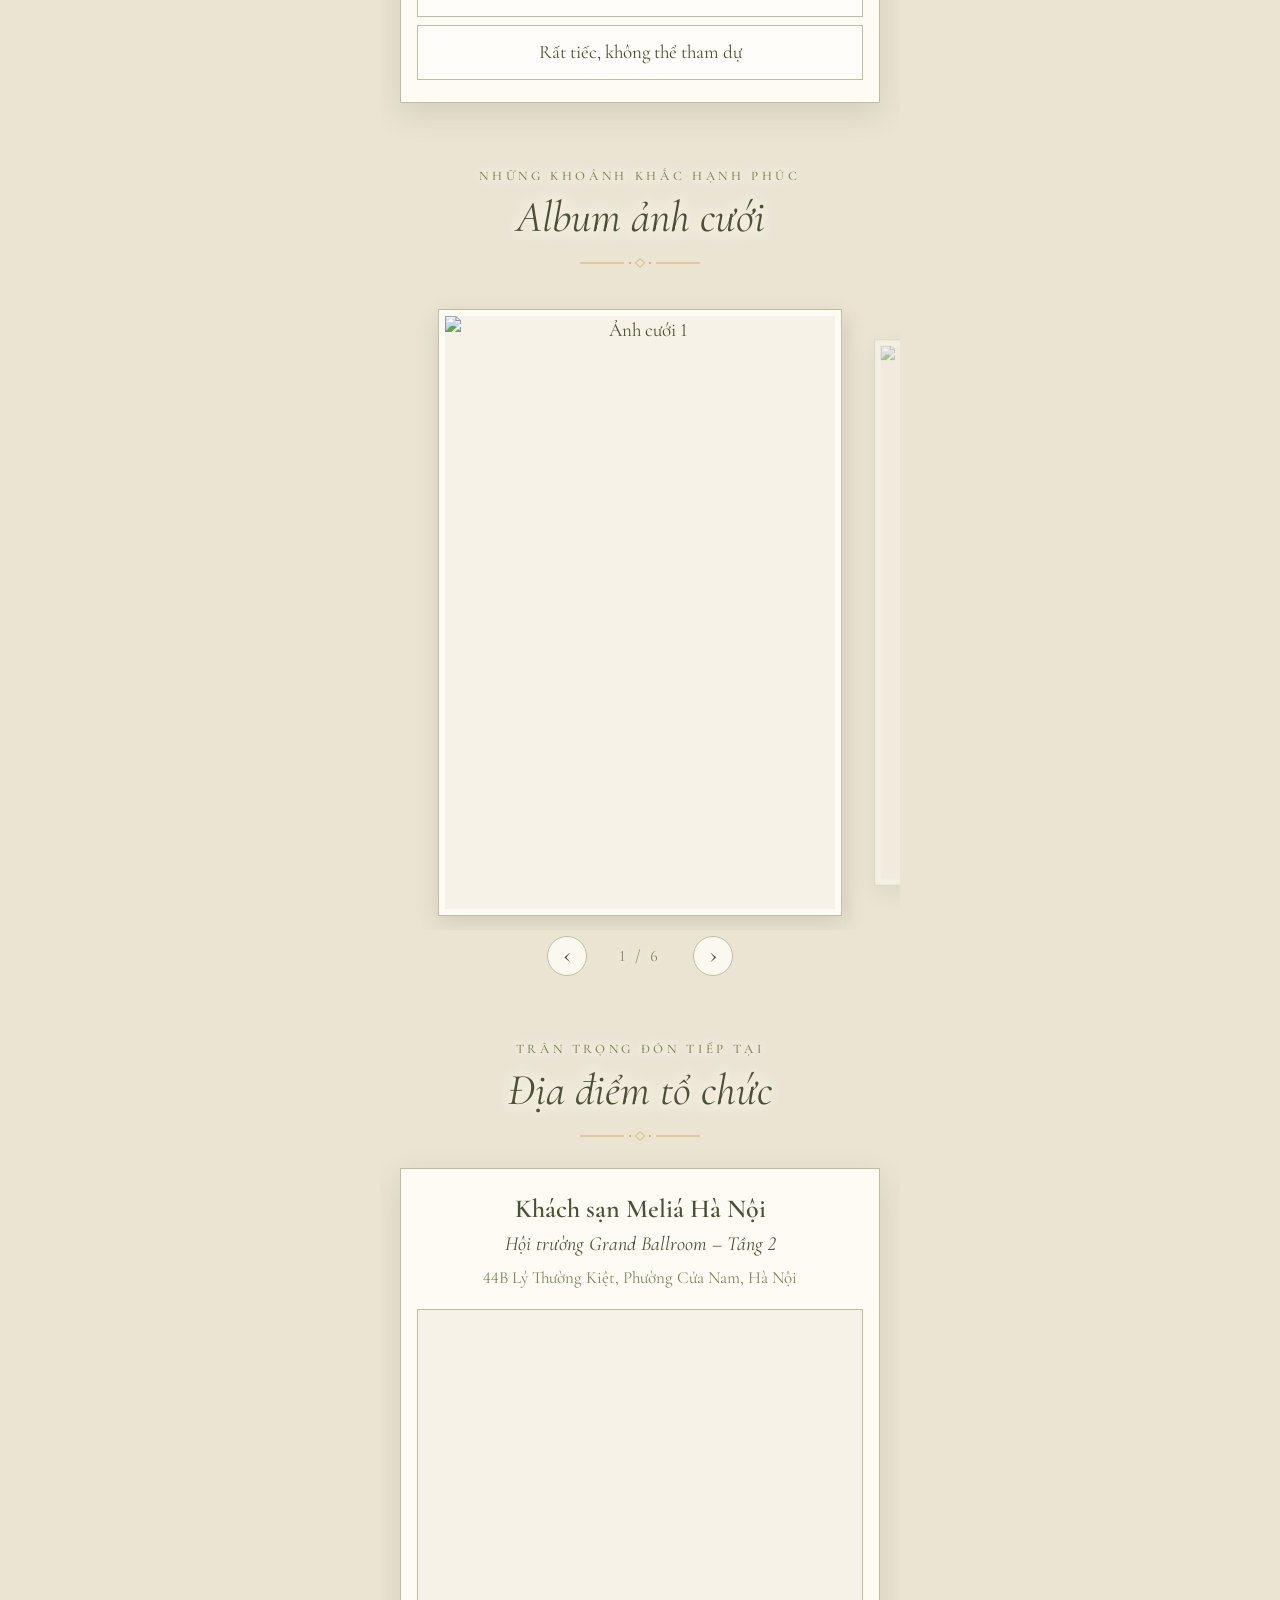
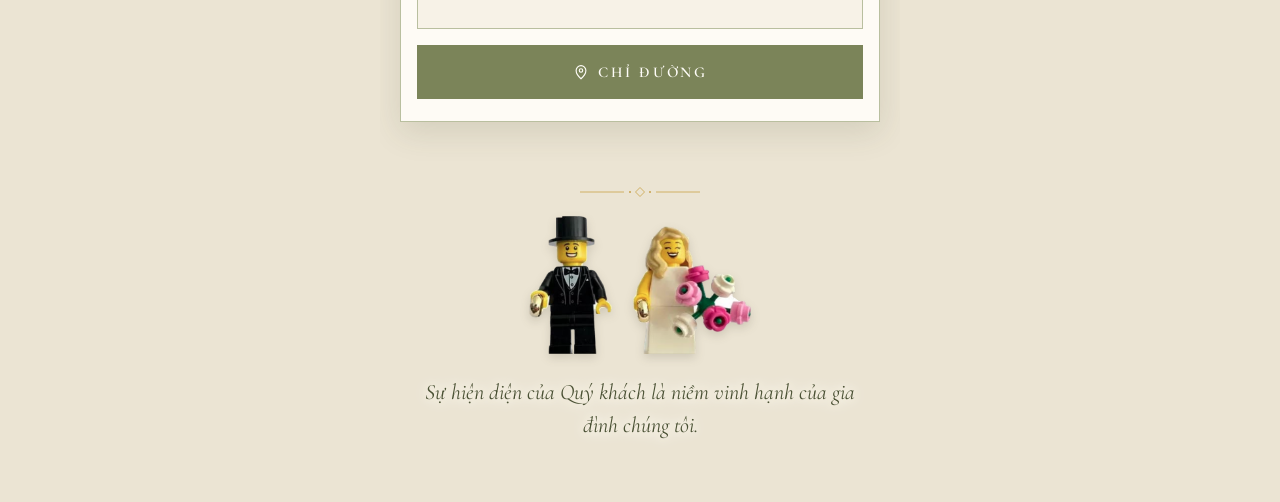
==== commit 79a5e6ea: "Thiệp tải nhẹ hơn (nhạc, album tải sau) và chạm đôi lego bắn chùm tim Co-Authored-By: Claude Opus 5." ====
--- a/index.html
+++ b/index.html
@@ -11,7 +11,6 @@
   <meta property="og:title" content="L&amp;M Wedding Ceremony Invitation">
   <meta property="og:description" content="Trân trọng kính mời Quý khách đến dự tiệc cưới của Tuấn Minh &amp; Tú Linh.">
   <meta property="og:url" content="https://minhnguyen1604.github.io/lm-wedding/">
-  <meta property="og:image" content="https://minhnguyen1604.github.io/lm-wedding/images/thiep/1.jpg">
 
   <link rel="preconnect" href="https://fonts.googleapis.com">
   <link rel="preconnect" href="https://fonts.gstatic.com" crossorigin>
--- a/style.css
+++ b/style.css
@@ -220,8 +220,6 @@
 }
 
 .nut[hidden] { display: none; }
-button.nut { cursor: pointer; }
-button.nut:disabled { opacity: .6; cursor: default; }
 
 /* ---------- 2. Xác nhận tham dự ---------- */
 .xn-han {
@@ -460,11 +458,27 @@
 
 /* ---------- Cuối trang ---------- */
 .ket {
+  position: relative;      /* chỗ để chùm tim bay ra */
   padding: 0 16px 20px;
   text-align: center;
   font-size: 22px;
   font-style: italic;
 }
+
+/* Chùm tim khi chạm vào đôi lego */
+.tim {
+  position: absolute;
+  z-index: 2;
+  pointer-events: none;
+}
+.tim svg {
+  display: block;
+  width: 100%;
+  height: 100%;
+  fill: currentColor;
+  filter: drop-shadow(0 1px 1px rgba(74, 81, 52, .2));
+}
+
 .ket .hoa-van { margin: 0 auto 18px; }
 .ket p { margin: 0; }
 .ket p:empty { display: none; }
@@ -544,6 +558,8 @@
 /* Đung đưa theo nhạc ở cuối thiệp: nhạc tắt thì đứng yên */
 .doi-nhay {
   margin: 0 0 22px;
+  cursor: pointer;
+  -webkit-tap-highlight-color: transparent;
   transform-origin: 50% 100%;
   animation: lac 2.8s ease-in-out infinite alternate;
   animation-play-state: paused;
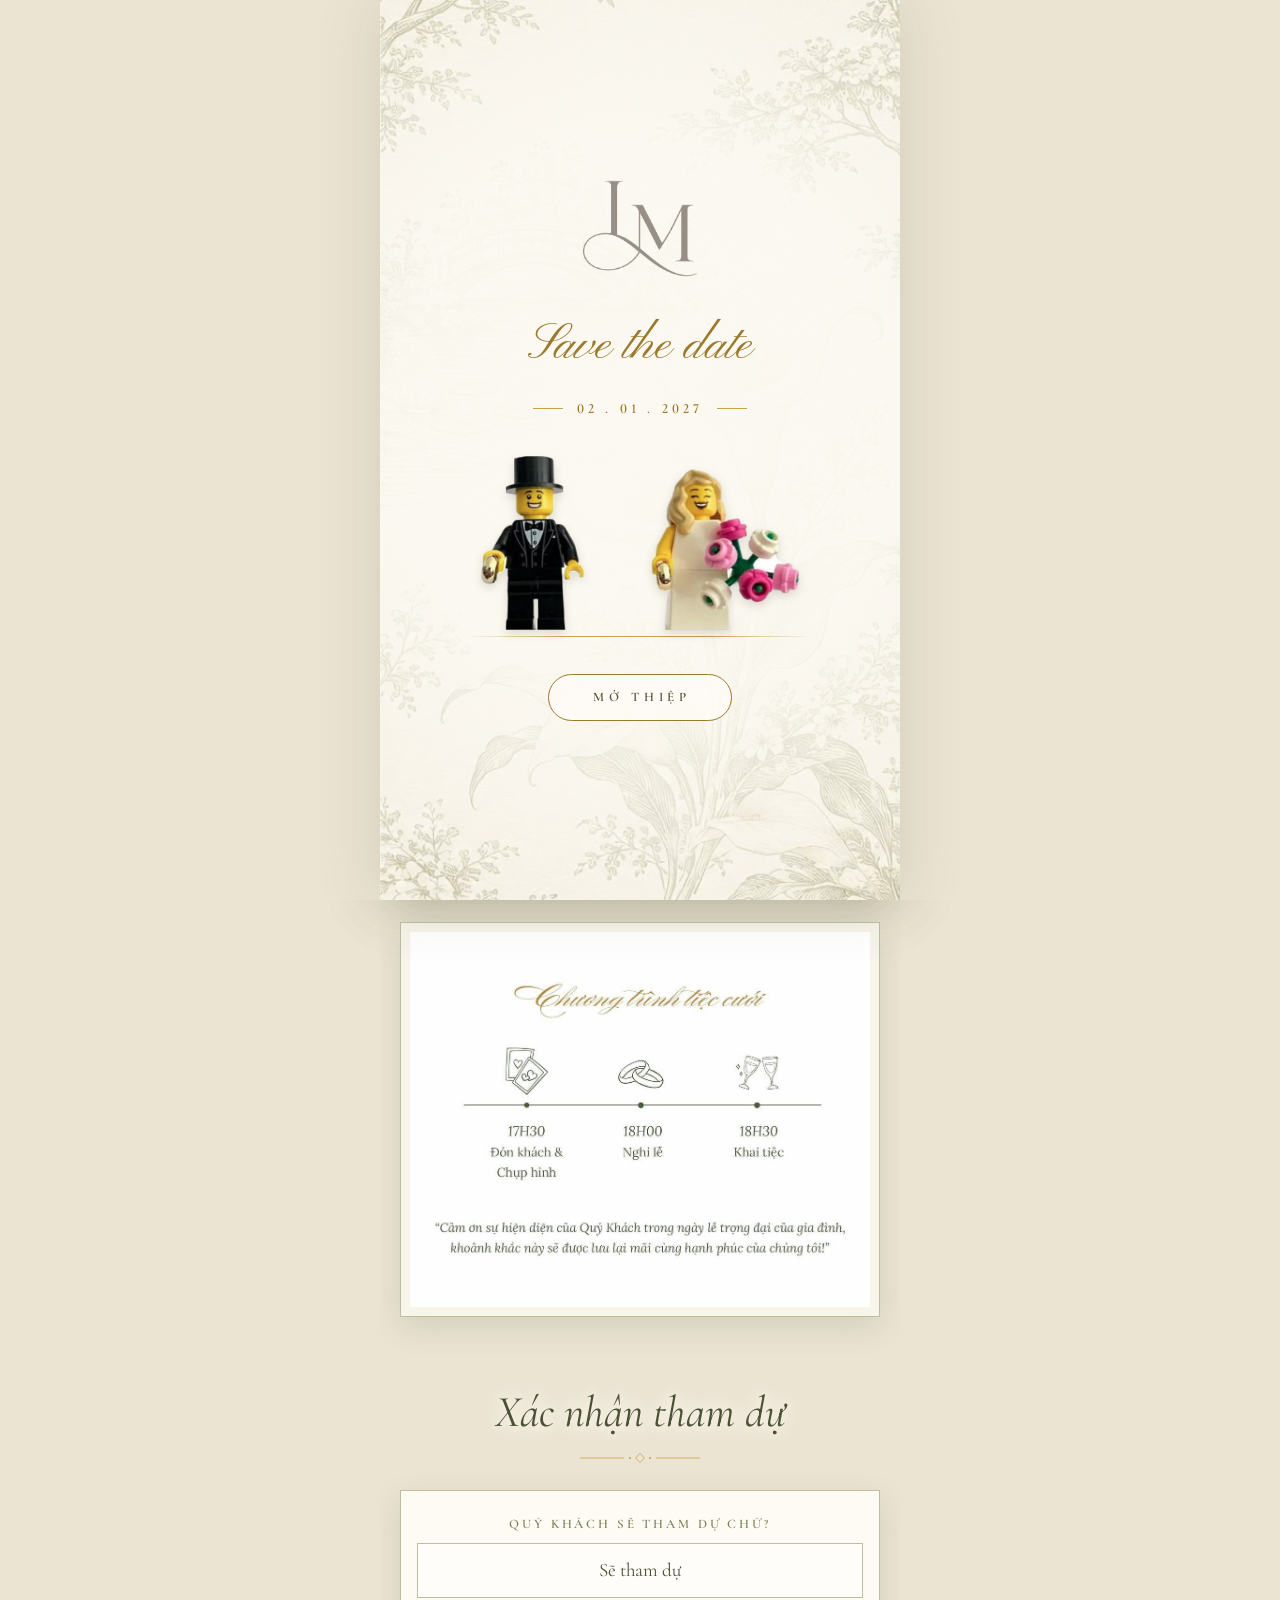
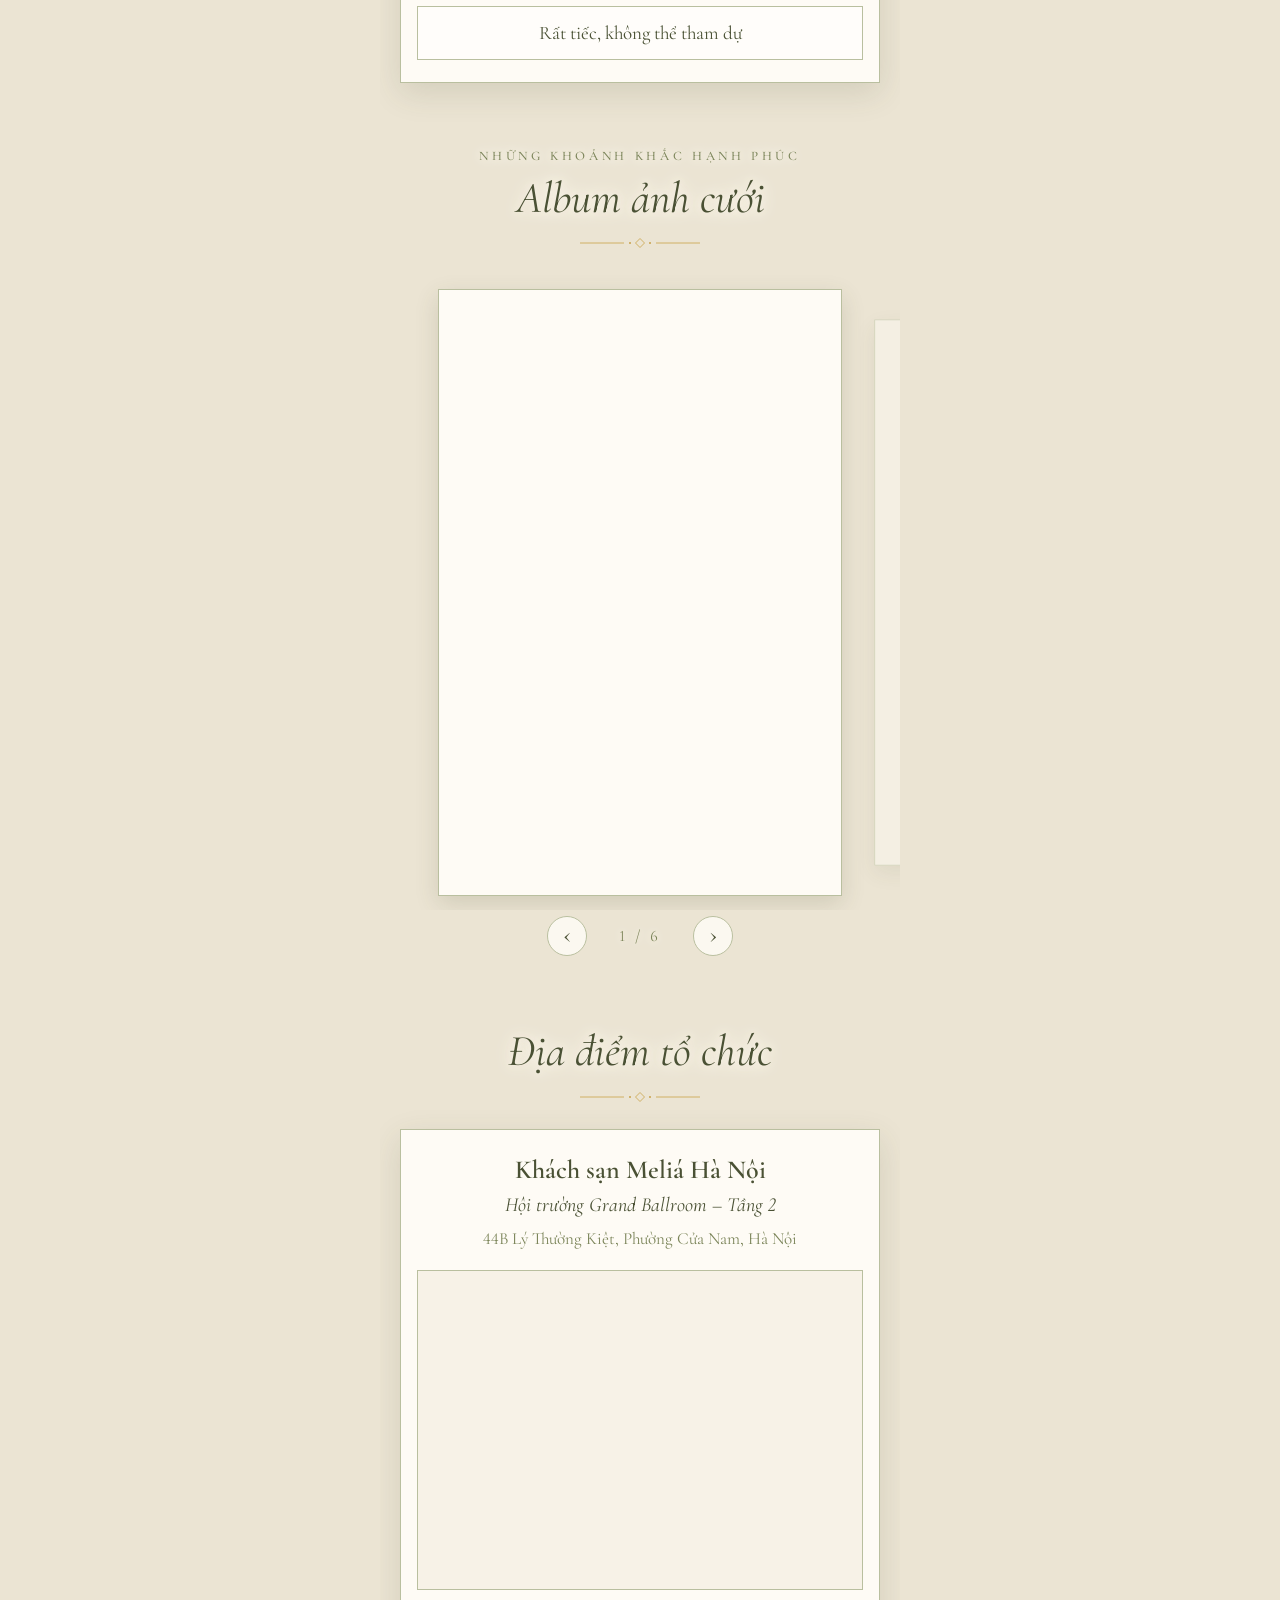
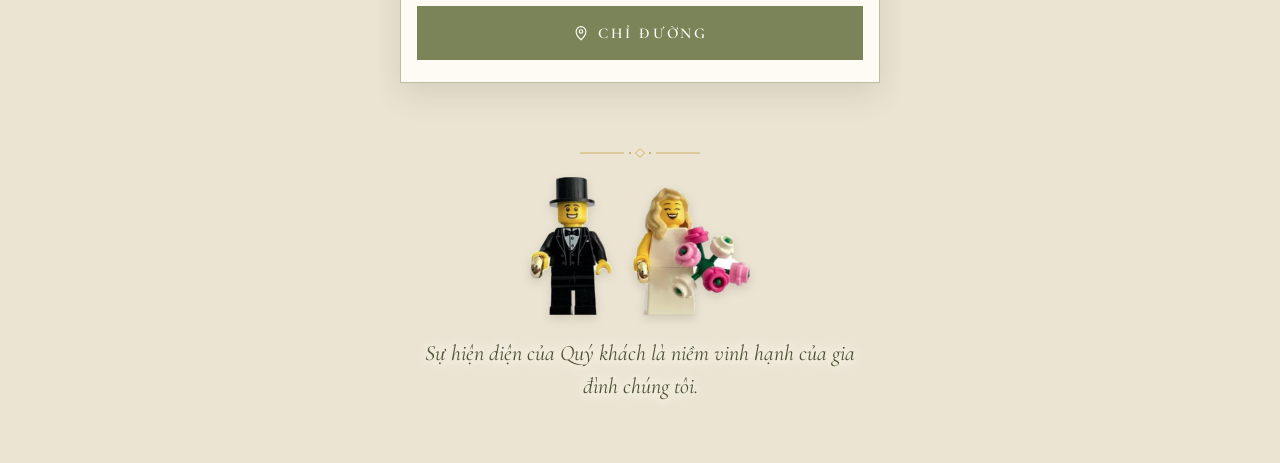
==== commit 906f6d36: "Bỏ dòng chữ nhỏ trên tiêu đề Xác nhận tham dự và Địa điểm tổ chức Co-Authored-By: Claude Opus 5.5 <n" ====
--- a/index.html
+++ b/index.html
@@ -58,7 +58,6 @@
     <!-- 2. Xác nhận tham dự (chỉ hiện khi đã khai báo Google Form trong config.js) -->
     <section class="phan" id="xac-nhan" hidden>
       <div class="tieu-de cuon">
-        <p class="chu-nho">Rất mong được đón tiếp</p>
         <h2>Xác nhận tham dự</h2>
         <svg class="hoa-van" viewBox="0 0 120 12" aria-hidden="true">
           <path d="M0 6h44M76 6h44" stroke="currentColor" stroke-width=".8"/>
@@ -146,7 +145,6 @@
     <!-- 4. Địa điểm -->
     <section class="phan" id="dia-diem">
       <div class="tieu-de cuon">
-        <p class="chu-nho">Trân trọng đón tiếp tại</p>
         <h2>Địa điểm tổ chức</h2>
         <svg class="hoa-van" viewBox="0 0 120 12" aria-hidden="true">
           <path d="M0 6h44M76 6h44" stroke="currentColor" stroke-width=".8"/>
--- a/style.css
+++ b/style.css
@@ -421,6 +421,8 @@
   background: var(--kem);
   user-select: none;
 }
+/* Ảnh chưa tải thì để trống màu kem, không hiện biểu tượng ảnh hỏng */
+.o-anh img:not([src]) { visibility: hidden; }
 
 /* Nút lùi / tiến và số đếm dưới dải ảnh */
 .dai-dk {
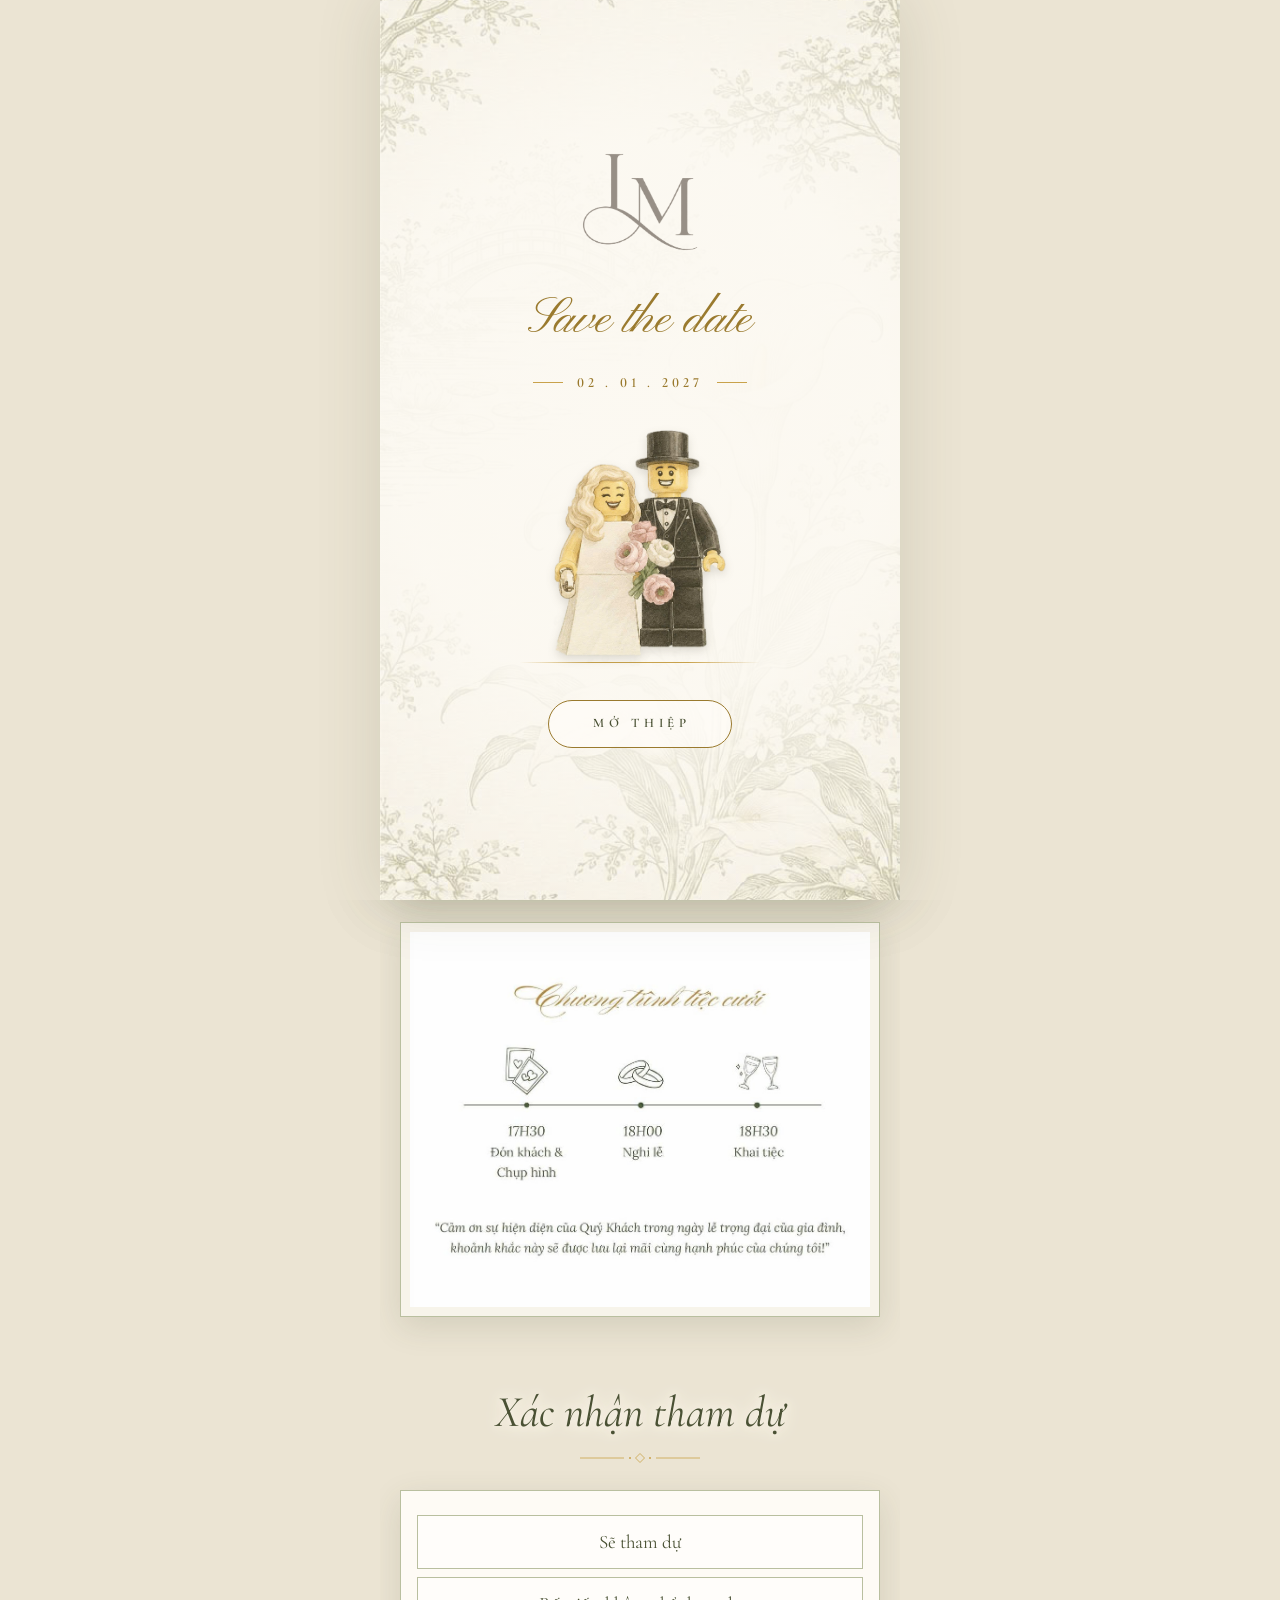
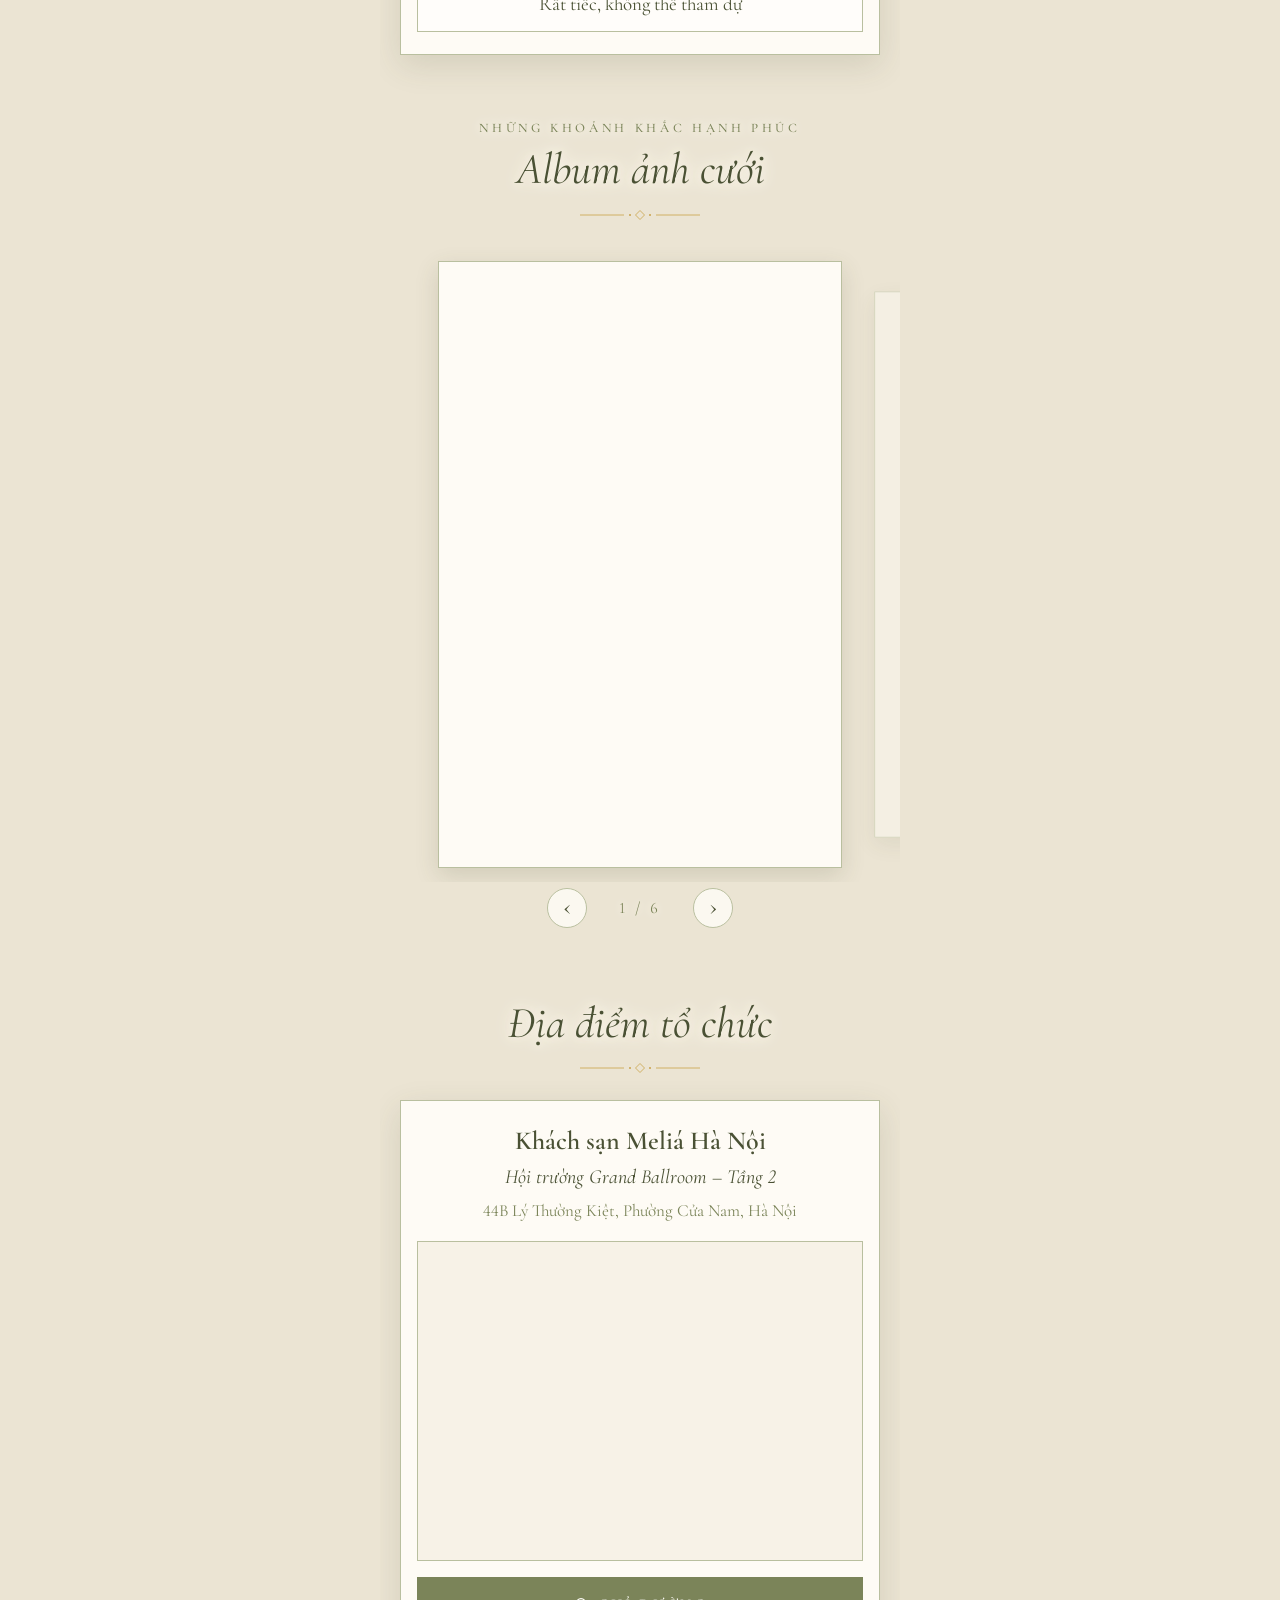
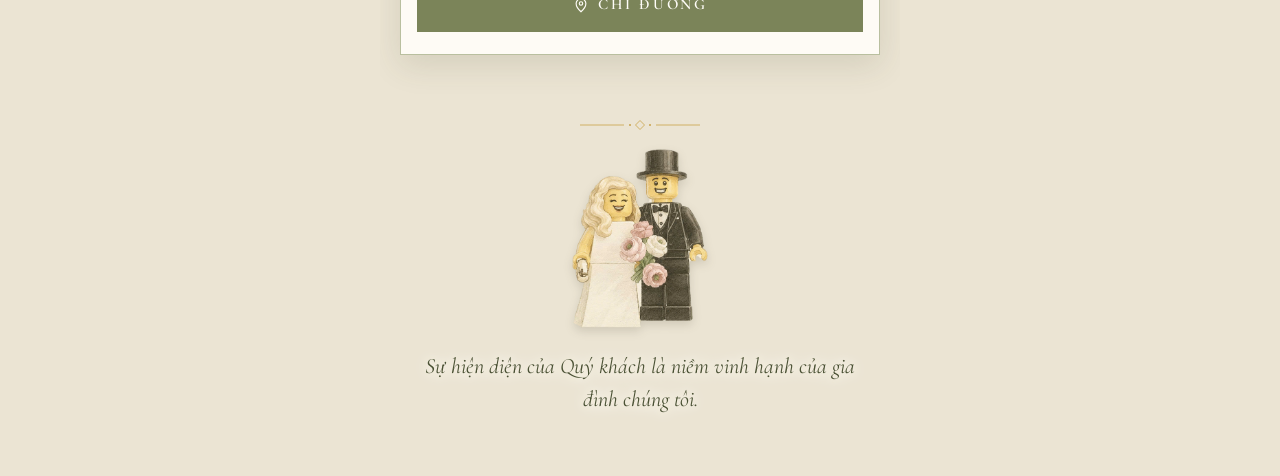
==== commit 792e1415: "Bỏ câu hỏi phía trên hai nút xác nhận tham dự Co-Authored-By: Claude Opus 5.5 <noreply@anthropic.com" ====
--- a/index.html
+++ b/index.html
@@ -73,7 +73,7 @@
 
           <!-- Bước 1: chọn có / không -->
           <fieldset class="xn-nhom xn-buoc-1">
-            <legend class="xn-nhan">Quý khách sẽ tham dự chứ?</legend>
+            <legend class="chi-doc">Tham dự</legend>
             <div class="xn-chon">
               <label><input type="radio" name="thamDu" value="Sẽ tham dự"><span>Sẽ tham dự</span></label>
               <label><input type="radio" name="thamDu" value="Không thể tham dự"><span>Rất tiếc, không thể tham dự</span></label>
--- a/style.css
+++ b/style.css
@@ -220,6 +220,19 @@
 }
 
 .nut[hidden] { display: none; }
+
+/* Chữ chỉ dành cho trình đọc màn hình, không hiện trên trang */
+.chi-doc {
+  position: absolute;
+  width: 1px;
+  height: 1px;
+  margin: -1px;
+  padding: 0;
+  overflow: hidden;
+  clip: rect(0 0 0 0);
+  white-space: nowrap;
+  border: 0;
+}
 
 /* ---------- 2. Xác nhận tham dự ---------- */
 .xn-han {
@@ -551,6 +564,9 @@
 /* Ảnh không co duỗi tay chân được nên bước đi bằng cách lắc lư nhè nhẹ */
 .doi-anh.dang-di .chu-re { animation: lac-lu 0.34s ease-in-out infinite alternate; }
 .doi-anh.dang-di .co-dau { animation: lac-lu 0.34s ease-in-out infinite alternate-reverse; }
+/* Một ảnh chung cho cả đôi: cao hơn vì gồm hai người, lúc "bước đi" thì nhún nhảy nhẹ cả đôi */
+.doi-chung .doi-mot { height: calc(var(--bb-rong) * 1.95); }
+.doi-anh.dang-di .doi-mot { animation: lac-lu 0.34s ease-in-out infinite alternate; }
 @keyframes lac-lu {
   from { transform: rotate(-3.5deg) translateY(0); }
   50% { transform: rotate(0deg) translateY(-3px); }
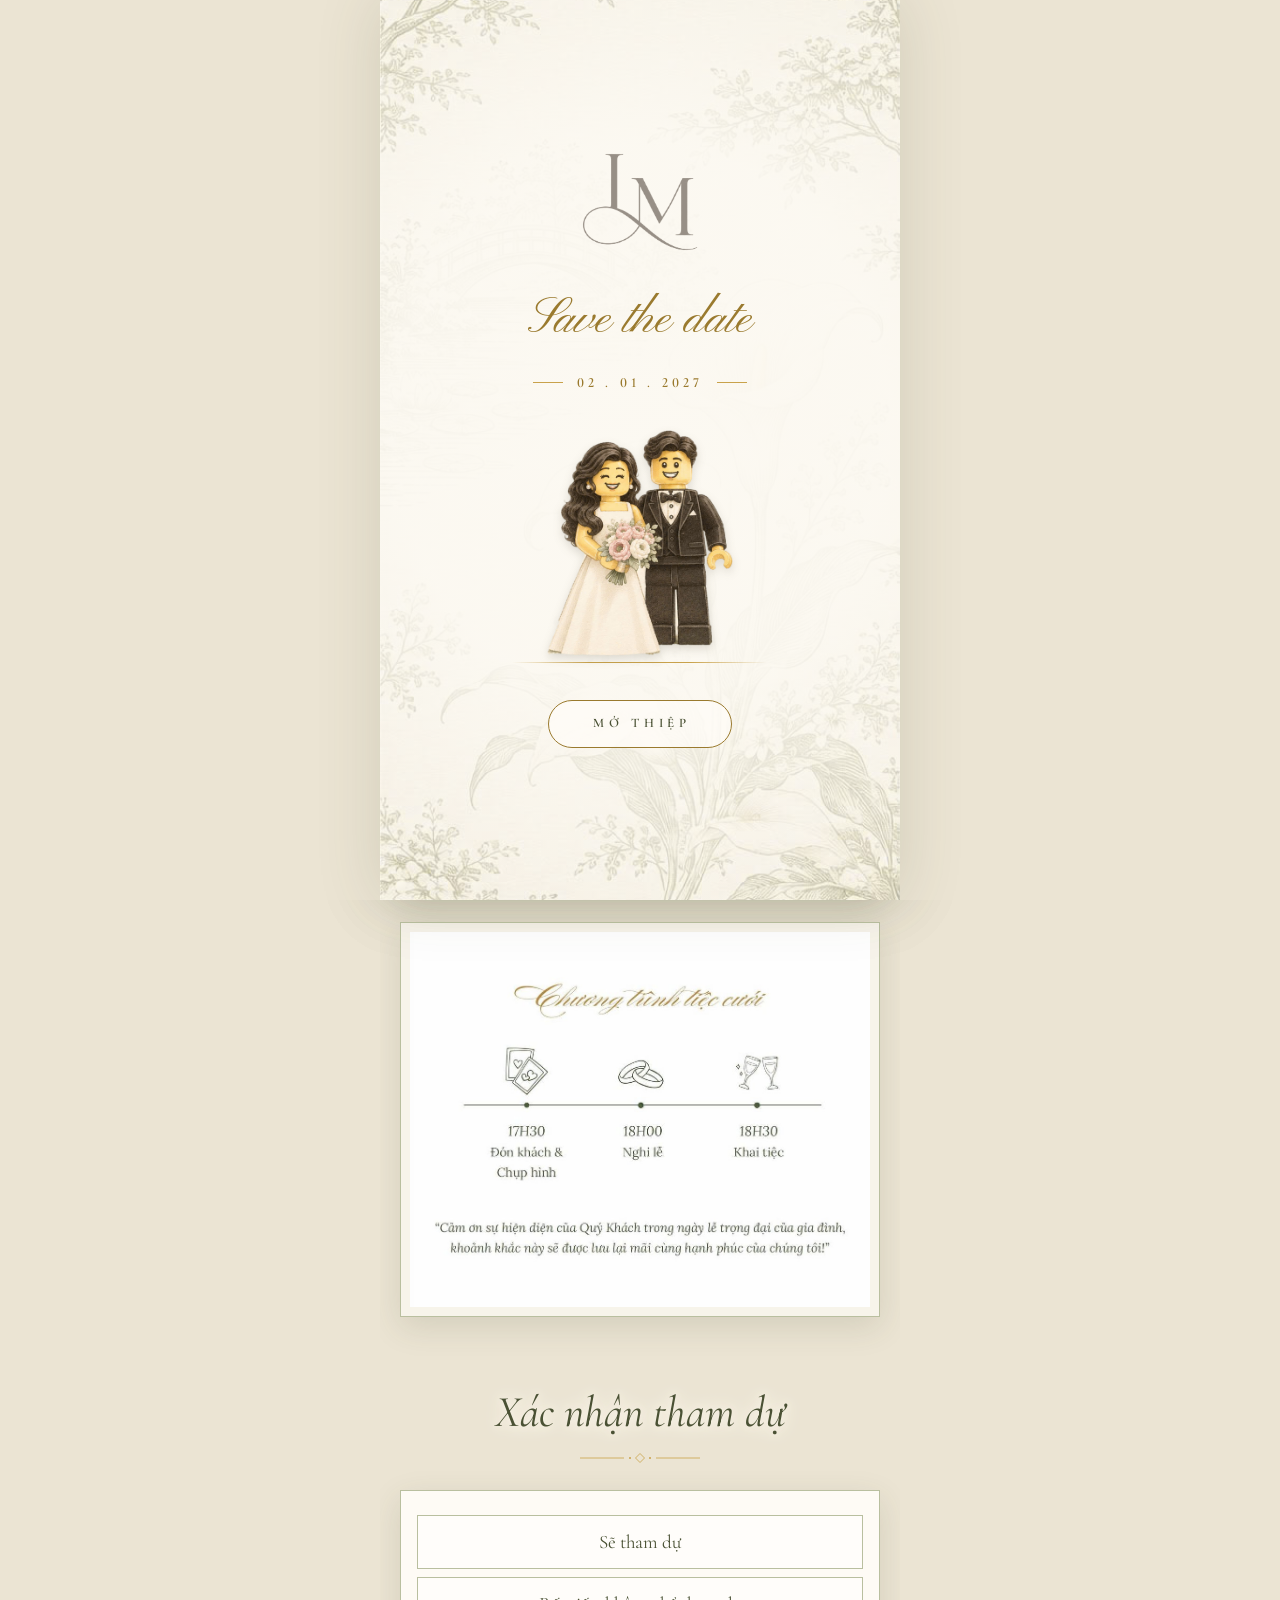
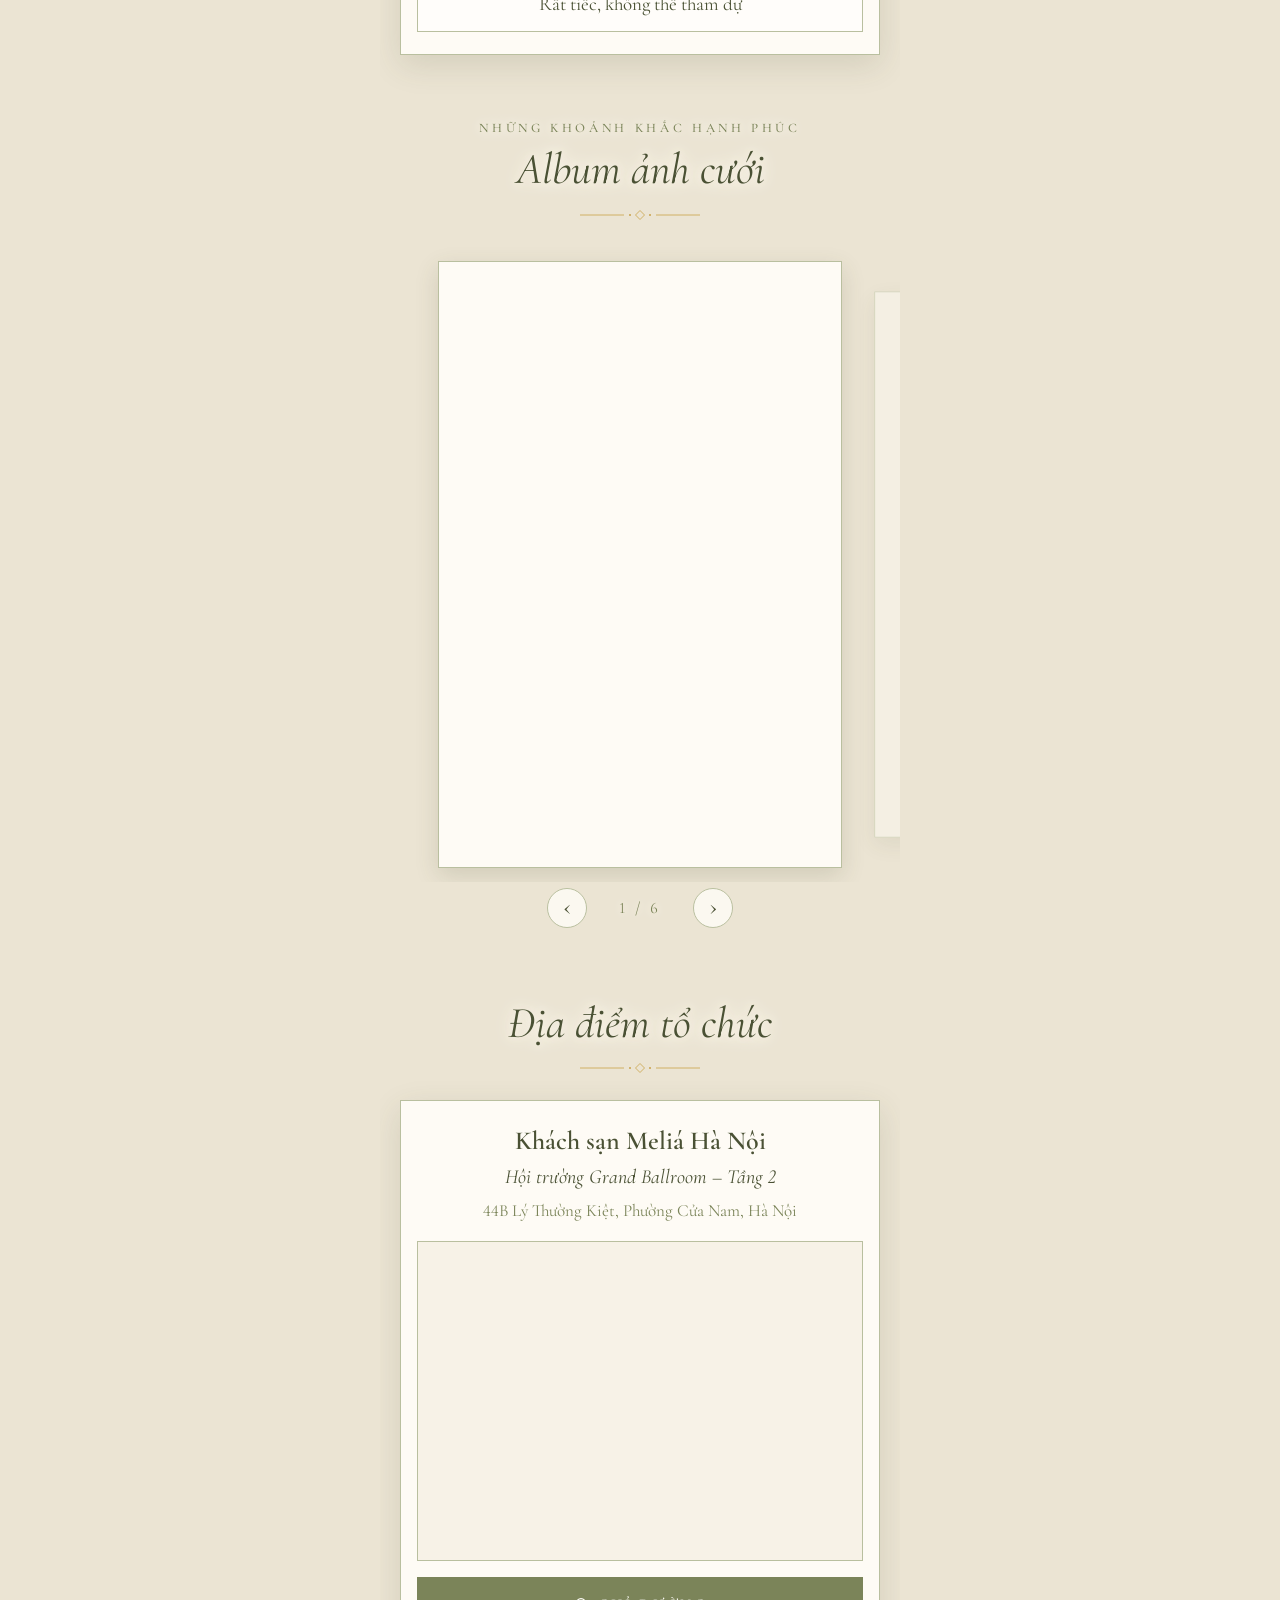
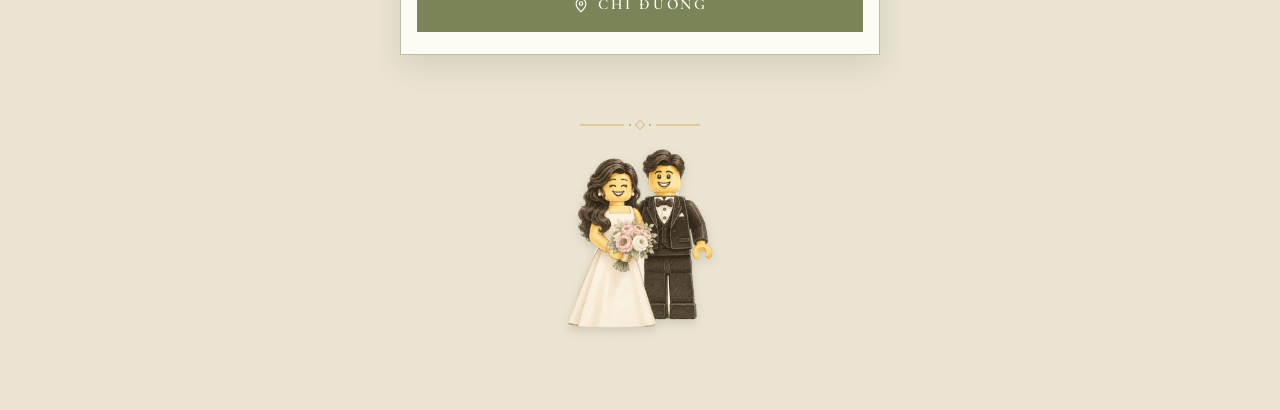
==== commit 95a9e4eb: "Đôi lego tóc đen chú rể để tóc cho cả thiệp, lời cảm ơn xác nhận có đôi lego, bỏ câu kết - Màn mở th" ====
--- a/index.html
+++ b/index.html
@@ -103,7 +103,7 @@
                 </div>
               </fieldset>
 
-              <label class="xn-nhan" for="xn-loi-chuc">Lời chúc <i>(không bắt buộc)</i></label>
+              <label class="xn-nhan" for="xn-loi-chuc">Lời chúc</label>
               <textarea class="xn-o" id="xn-loi-chuc" name="loiChuc" rows="3" maxlength="500"></textarea>
             </div>
 
@@ -116,6 +116,7 @@
         </form>
 
         <div id="xn-xong" hidden>
+          <div class="xn-hinh" id="xn-hinh" aria-hidden="true" hidden></div>
           <p class="xn-cam-on" id="xn-cam-on" tabindex="-1"></p>
           <button type="button" class="xn-sua" id="xn-sua">Gửi lại xác nhận khác</button>
         </div>
--- a/style.css
+++ b/style.css
@@ -370,6 +370,26 @@
   color: #9b3d2e;
 }
 #xn-form .nut { margin-top: 22px; }
+/* Nhân vật lego đáp lại sau khi gửi xác nhận */
+.xn-hinh {
+  display: flex;
+  justify-content: center;
+  align-items: flex-end;
+  gap: 2px;
+  margin: 2px auto 10px;
+  animation: nhan-vat-ra .7s cubic-bezier(.2, .9, .3, 1.25);
+}
+.xn-hinh img {
+  display: block;
+  height: 168px;
+  width: auto;
+  filter: drop-shadow(0 5px 6px rgba(60, 55, 35, .16));
+}
+.xn-hinh[hidden] { display: none; }
+@keyframes nhan-vat-ra {
+  from { opacity: 0; transform: translateY(18px) scale(.9); }
+  to { opacity: 1; transform: none; }
+}
 .xn-cam-on {
   margin: 6px 0 12px;
   font-size: 23px;
@@ -728,6 +748,11 @@
 .bia-doi .chu-re { translate: -20px 0; }
 .bia-doi .co-dau { translate: 20px 0; }
 .bia-doi.gan .bup-be { translate: 0 0; }
+/* Cảnh cầu hôn: cô dâu đứng yên, chú rể cầm hộp nhẫn bước tới */
+.bia-doi.cau-hon .chu-re { translate: -40px 0; }
+.bia-doi.cau-hon .co-dau { translate: 0 0; }
+.bia-doi.cau-hon.gan .chu-re { translate: 14px 0; }   /* bước hẳn tới sát cô dâu */
+.doi-anh.cau-hon.dang-di .co-dau { animation: none; }
 
 /* Nút mở thiệp: viền mảnh, có quầng sáng nhè nhẹ mời chạm */
 .bia-nut {
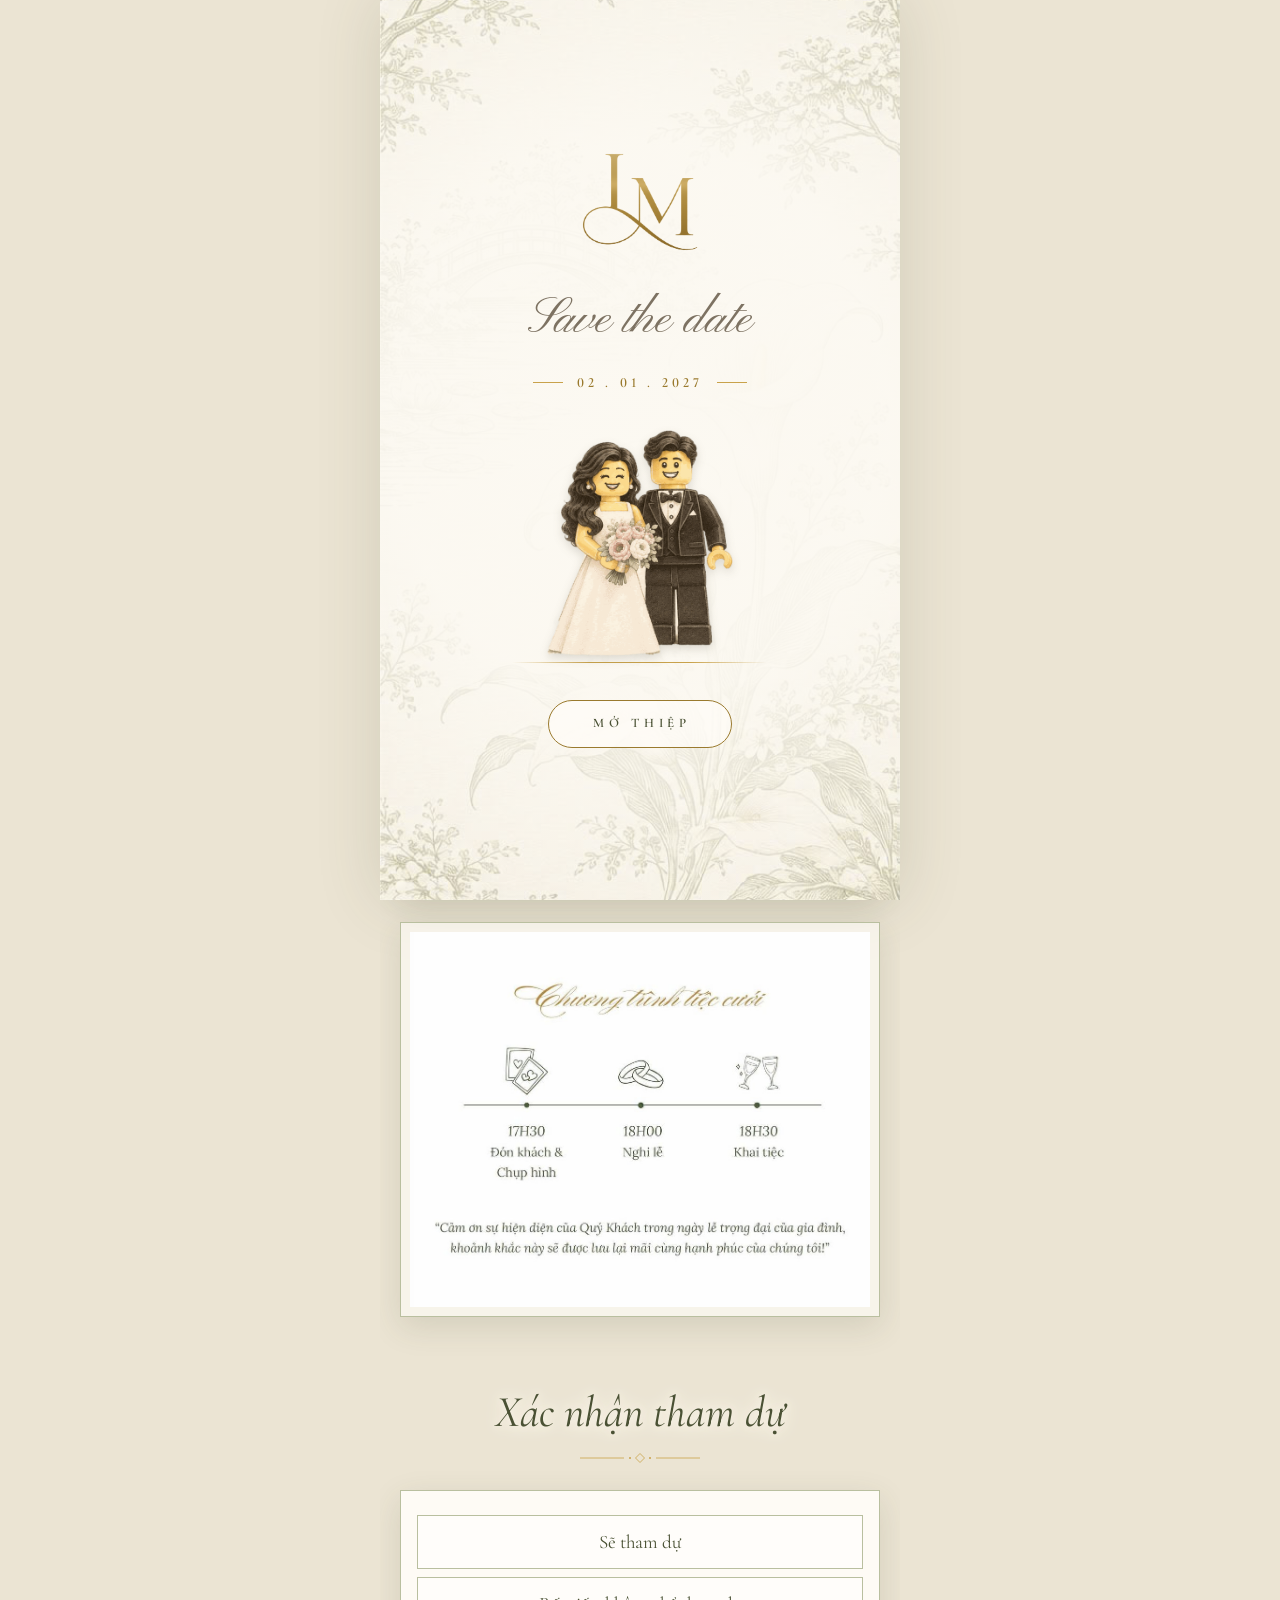
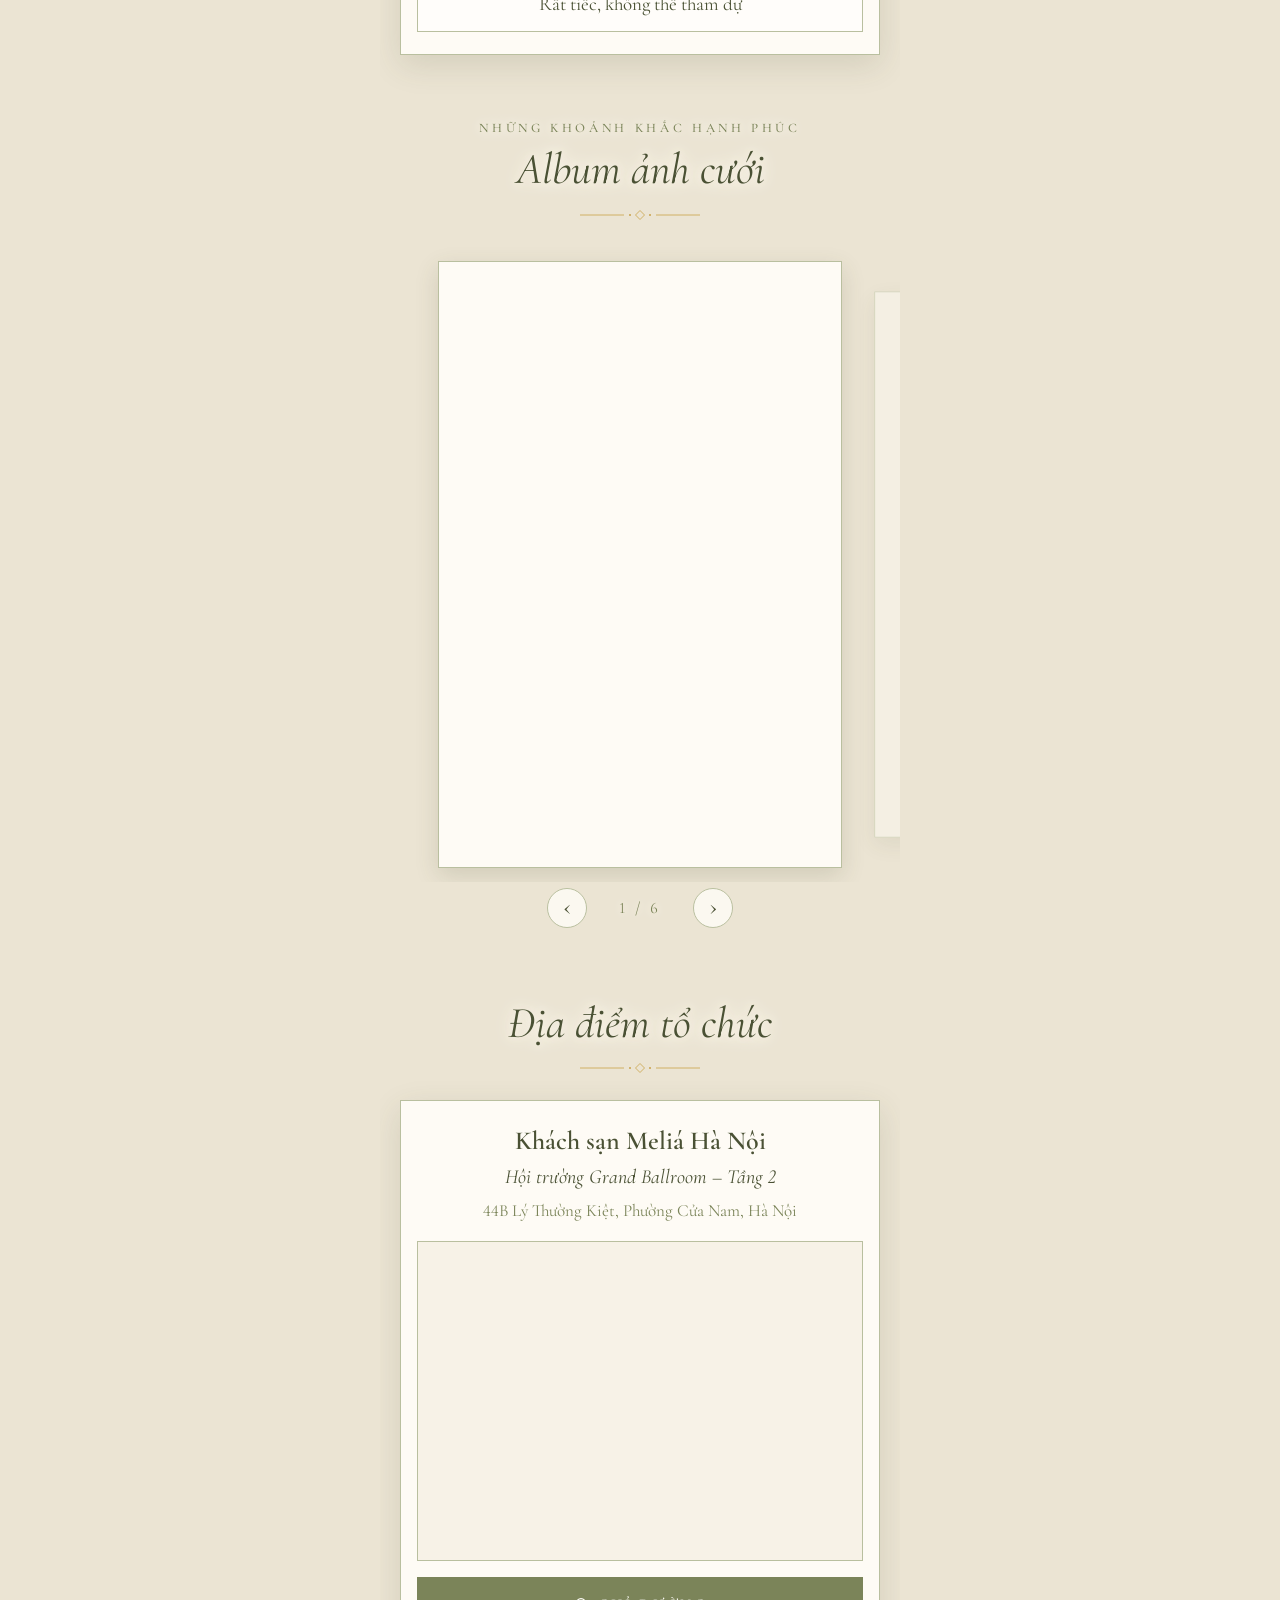
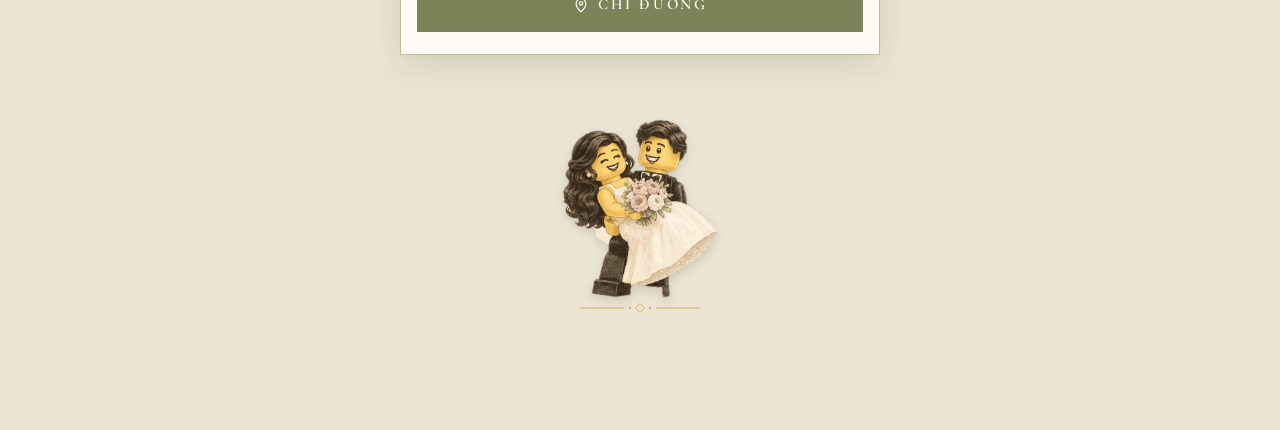
==== commit d3b438ca: "Sửa lỗi sau rà soát, chú rể bế cô dâu ở cuối thiệp - Màn mở thiệp: chạm chỗ nào cũng mở, xoay ngang " ====
--- a/index.html
+++ b/index.html
@@ -7,6 +7,14 @@
   <meta name="description" content="Trân trọng kính mời Quý khách đến dự tiệc cưới của Tuấn Minh &amp; Tú Linh.">
   <meta name="robots" content="noindex">
   <meta name="theme-color" content="#f6f1e6">
+  <meta name="color-scheme" content="only light">
+  <link rel="icon" type="image/png" sizes="32x32" href="images/icon-32.png">
+  <link rel="apple-touch-icon" href="images/icon-180.png">
+  <!-- Màn mở thiệp hiện ngay từ đầu; nếu script.js không tải được thì sau 8 giây tự bỏ để khách vẫn xem được thiệp -->
+  <script>
+    document.documentElement.classList.add("cho-bia");
+    setTimeout(function () { document.documentElement.classList.remove("cho-bia"); }, 8000);
+  </script>
   <meta property="og:type" content="website">
   <meta property="og:title" content="L&amp;M Wedding Ceremony Invitation">
   <meta property="og:description" content="Trân trọng kính mời Quý khách đến dự tiệc cưới của Tuấn Minh &amp; Tú Linh.">
@@ -175,13 +183,13 @@
     </section>
 
     <footer class="ket cuon">
-      <svg class="hoa-van" viewBox="0 0 120 12" aria-hidden="true">
+      <div class="doi doi-nhay" id="doi-cuoi" aria-hidden="true" hidden></div>
+      <svg class="hoa-van hoa-van-chan" viewBox="0 0 120 12" aria-hidden="true">
         <path d="M0 6h44M76 6h44" stroke="currentColor" stroke-width=".8"/>
         <path d="M60 1.5 64.5 6 60 10.5 55.5 6z" fill="none" stroke="currentColor" stroke-width=".8"/>
         <circle cx="50" cy="6" r="1" fill="currentColor"/>
         <circle cx="70" cy="6" r="1" fill="currentColor"/>
       </svg>
-      <div class="doi doi-nhay" id="doi-cuoi" aria-hidden="true" hidden></div>
       <p id="loi-ket"></p>
     </footer>
   </main>
--- a/style.css
+++ b/style.css
@@ -1,4 +1,5 @@
 :root {
+  color-scheme: only light;   /* không cho trình duyệt (Android, Zalo chế độ tối) tự đảo màu thiệp */
   --kem: #f7f2e7;        /* nền kem */
   --kem-ngoai: #ebe4d3;  /* phần ngoài cột thiệp khi xem trên máy tính */
   --reu: #7b8459;        /* xanh rêu của nét vẽ */
@@ -56,7 +57,7 @@
 .trang {
   width: min(100%, var(--rong));
   margin: 0 auto;
-  padding: 0 var(--le) calc(40px + env(safe-area-inset-bottom));
+  padding: 0 var(--le) calc(90px + env(safe-area-inset-bottom));   /* chừa chỗ cho đĩa nhạc ở cuối trang */
   overflow: hidden;
 }
 
@@ -140,6 +141,15 @@
   color: var(--reu);
 }
 .khung .cho-trong { aspect-ratio: 2 / 3; }
+/* Khung thiệp lúc ảnh đang tải: chỉ là khung trống nhẹ, ánh sáng lướt qua */
+.cho-trong.cho-anh {
+  border: 1px solid var(--reu-nhat);
+  background: linear-gradient(100deg, rgba(255,253,248,.55) 30%, rgba(255,253,248,.95) 50%, rgba(255,253,248,.55) 70%) 0 0 / 300% 100%;
+  animation: anh-dang-tai 1.6s linear infinite;
+}
+.cho-trong.cho-anh.loi { animation: none; cursor: pointer; background: rgba(255,253,248,.8); }
+@keyframes anh-dang-tai { from { background-position: 100% 0; } to { background-position: 0 0; } }
+@media (prefers-reduced-motion: reduce) { .cho-trong.cho-anh { animation: none; } }
 .cho-trong b {
   font-size: 30px;
   font-weight: 400;
@@ -515,6 +525,9 @@
 }
 
 .ket .hoa-van { margin: 0 auto 18px; }
+/* đường kẻ trang trí nằm dưới chân đôi lego, như mặt đất chỗ hai người đứng */
+.ket .doi-nhay { margin-bottom: 4px; }
+.ket .hoa-van-chan { margin: 0 auto 6px; }
 .ket p { margin: 0; }
 .ket p:empty { display: none; }
 
@@ -586,6 +599,10 @@
 .doi-anh.dang-di .co-dau { animation: lac-lu 0.34s ease-in-out infinite alternate-reverse; }
 /* Một ảnh chung cho cả đôi: cao hơn vì gồm hai người, lúc "bước đi" thì nhún nhảy nhẹ cả đôi */
 .doi-chung .doi-mot { height: calc(var(--bb-rong) * 1.95); }
+/* Cuối thiệp: cô dâu đứng bên trái chú rể, hai ảnh riêng đứng cạnh nhau */
+#doi-cuoi.doi-anh:not(.doi-chung) { gap: calc(var(--bb-rong) * .1); }
+#doi-cuoi .co-dau { order: -1; }
+#doi-cuoi.doi-anh .bup-be:not(.doi-mot) { height: calc(var(--bb-rong) * 1.8); }
 .doi-anh.dang-di .doi-mot { animation: lac-lu 0.34s ease-in-out infinite alternate; }
 @keyframes lac-lu {
   from { transform: rotate(-3.5deg) translateY(0); }
@@ -630,10 +647,18 @@
   z-index: 20;
   display: grid;
   place-items: center;
+  align-items: safe center;      /* nội dung cao hơn màn hình thì bắt đầu từ trên, không bị cắt mất đầu */
   background: var(--kem-ngoai);
   transition: opacity .9s ease, visibility .9s;
+  overflow-y: auto;              /* màn thấp (điện thoại xoay ngang) vẫn cuộn tới được nút Mở thiệp */
+  overscroll-behavior: contain;
 }
 .bia[hidden] { display: none; }
+/* Màn mở thiệp hiện ngay từ đầu (trước khi script.js tải xong) để khách không thấy nội dung thiệp chớp qua;
+   phần chữ và hình chờ script điền xong mới hiện. */
+html.cho-bia .bia[hidden] { display: grid; }
+html.cho-bia .bia-vom { visibility: hidden; }
+html.cho-bia .bia-vom > * { animation-play-state: paused; }
 .bia.dang-dong {
   opacity: 0;
   visibility: hidden;
@@ -656,7 +681,7 @@
   z-index: 1;
   display: flex;
   width: min(100%, var(--rong));
-  height: 100%;
+  min-height: 100%;
   padding: max(20px, env(safe-area-inset-top)) 20px max(20px, env(safe-area-inset-bottom));
 }
 
@@ -676,6 +701,7 @@
   flex-direction: column;
   align-items: center;
   justify-content: center;
+  justify-content: safe center;
   gap: clamp(6px, 1.5vh, 14px);
   padding: 12px 8px;
   text-align: center;
@@ -712,7 +738,7 @@
   font-size: clamp(38px, 11.6vw, 50px);
   font-weight: 400;
   line-height: 1.25;
-  color: var(--vang-dam);
+  color: #7d7262;          /* nâu xám nhạt, dịu với nền hoa, tách màu với logo vàng */
   text-wrap: balance;
 }
 .bia-ngay {
@@ -806,6 +832,9 @@
   cursor: pointer;
 }
 .dia[hidden] { display: none; }
+/* Đĩa nhạc đang nằm đè lên nút bấm, ô điền: mờ đi và cho chạm xuyên qua để khách bấm đúng nút bên dưới */
+.dia { transition: opacity .25s ease; }
+.dia.nhuong { opacity: .28; pointer-events: none; }
 .dia svg {
   display: block;
   width: 100%;
@@ -905,3 +934,12 @@
   .tieu-de h2 { font-size: 38px; }
   .ban-do { height: 280px; }
 }
+
+/* Điện thoại xoay ngang (màn thấp): thu nhỏ các phần của màn mở thiệp cho vừa một màn hình */
+@media (orientation: landscape) and (max-height: 520px) {
+  .bia .bia-trong { padding-top: 8px; padding-bottom: 8px; }
+  .bia .bia-vom { gap: 2px; padding: 2px 8px; }
+  .bia .bia-logo { width: 58px; margin-bottom: 0; }
+  .bia .bia-ten { font-size: 30px; margin-top: 0; line-height: 1.15; }
+  .bia .bia-doi.doi-anh { --bb-rong: 50px; }
+}
